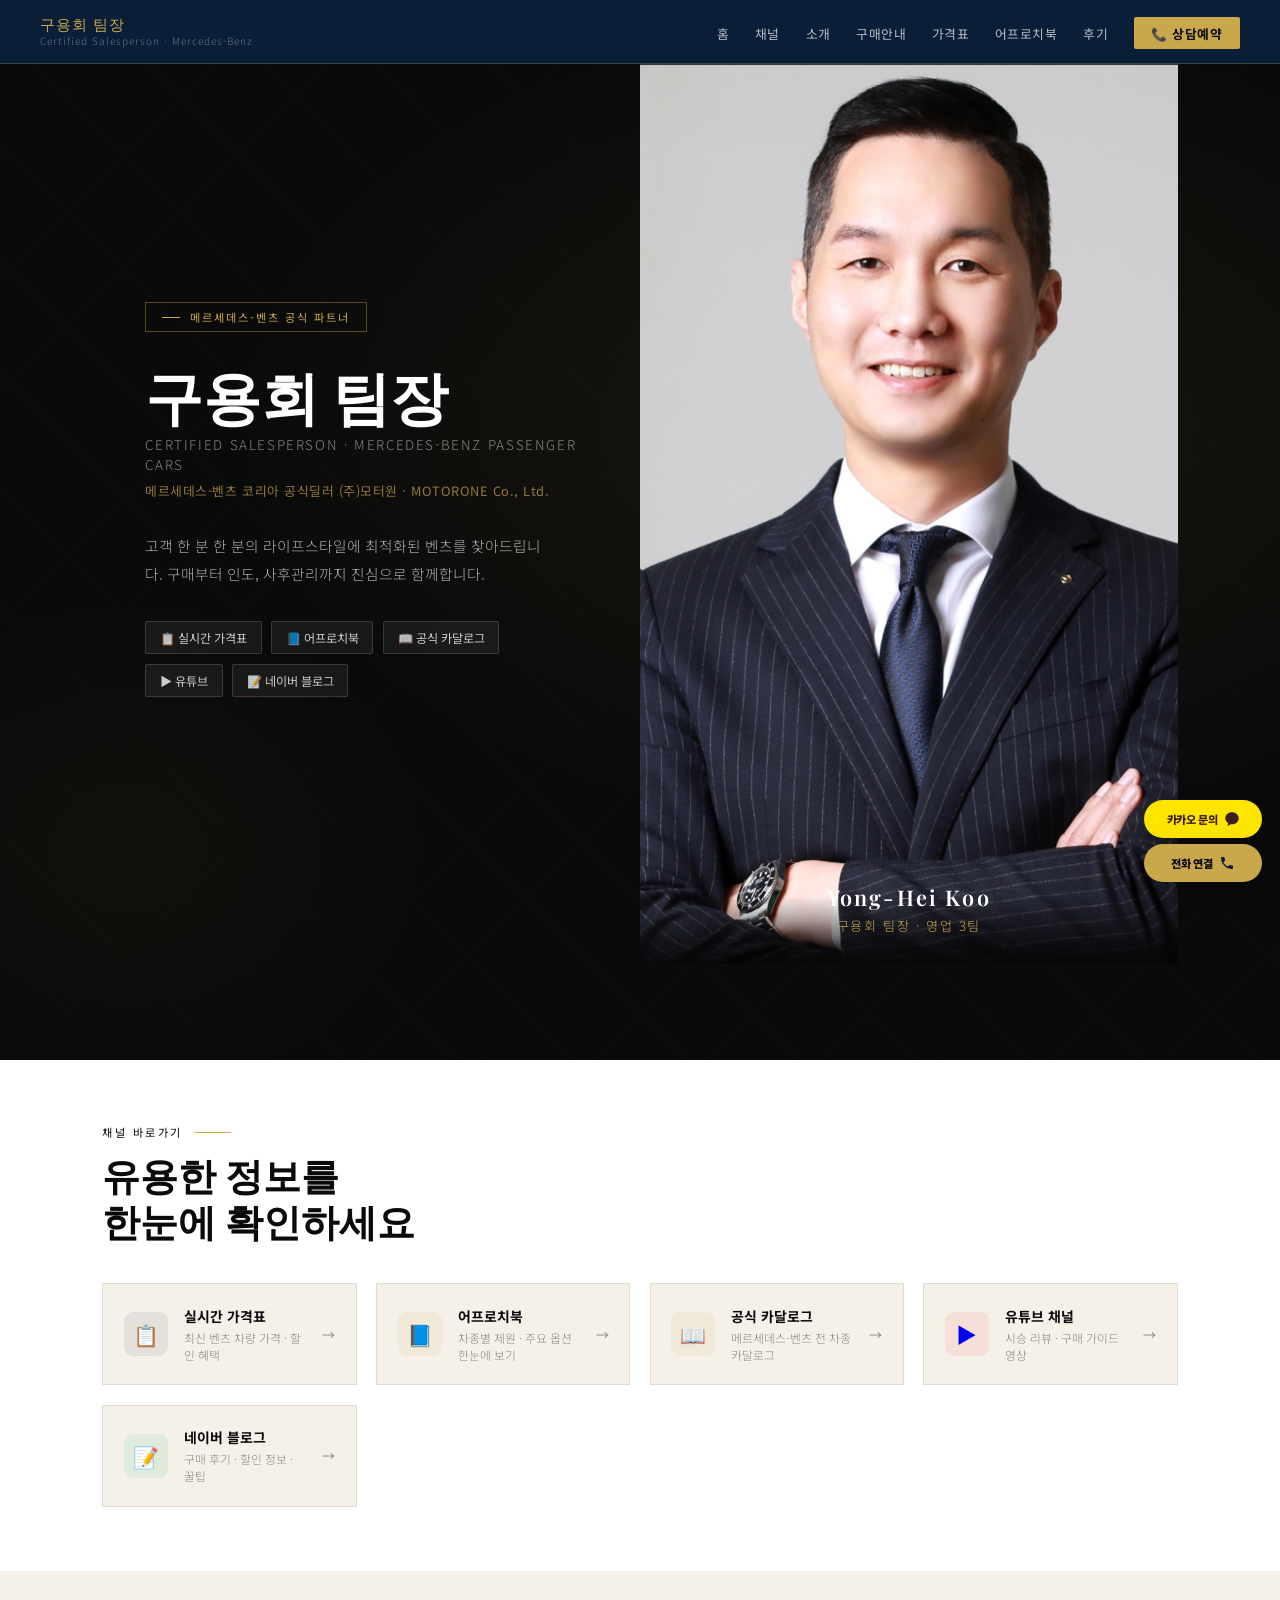
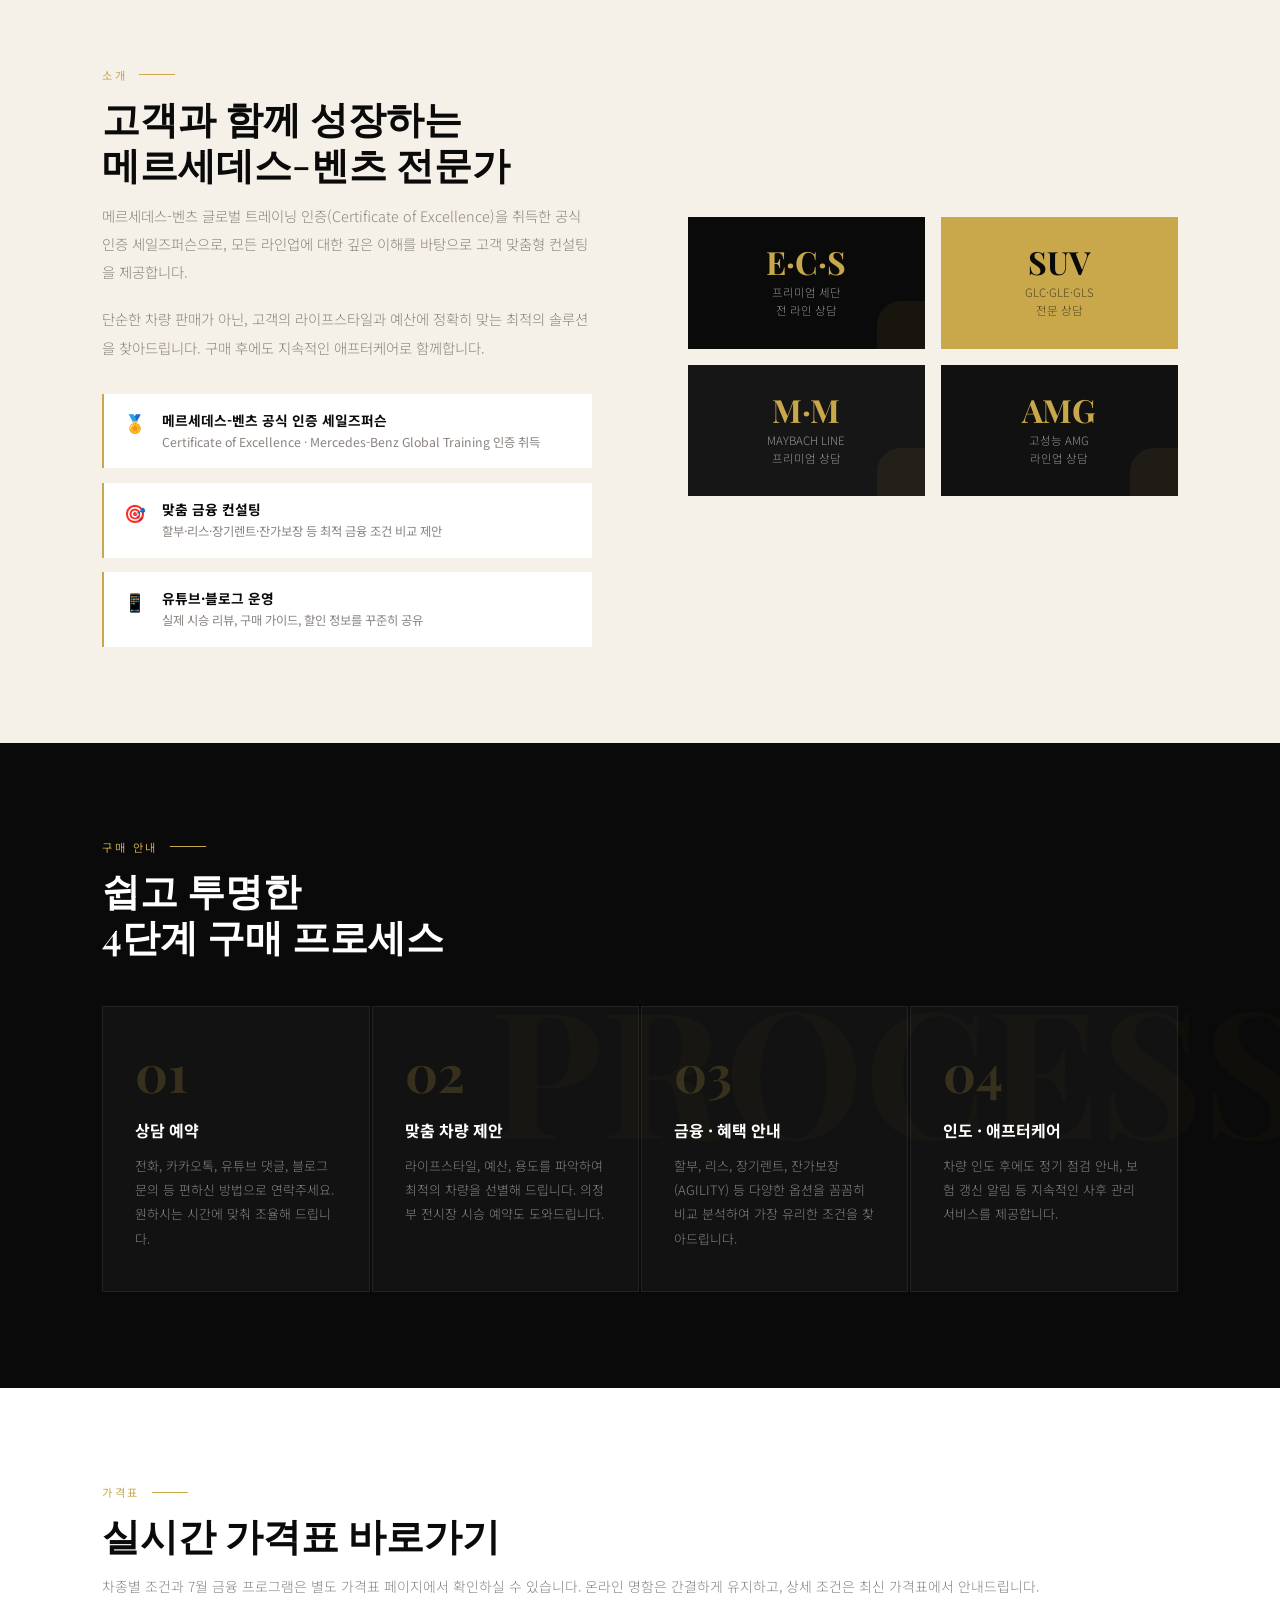
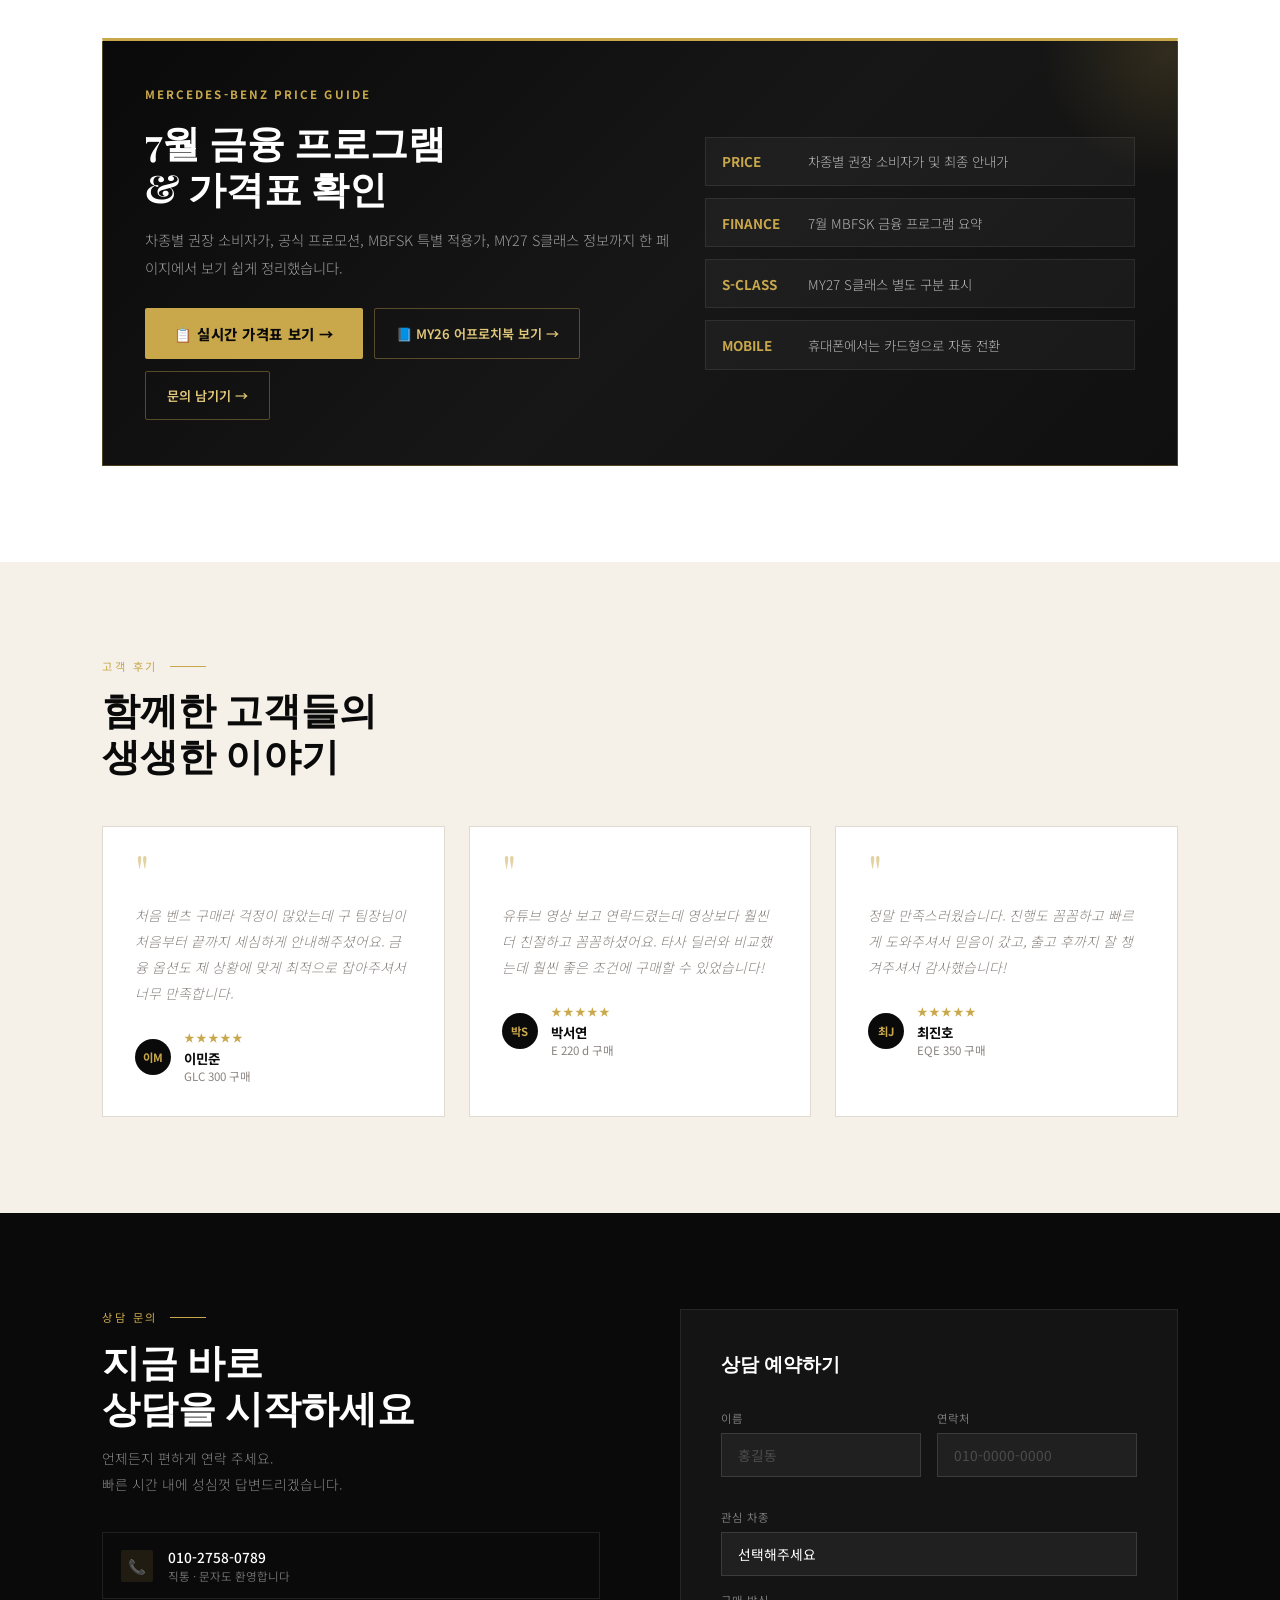
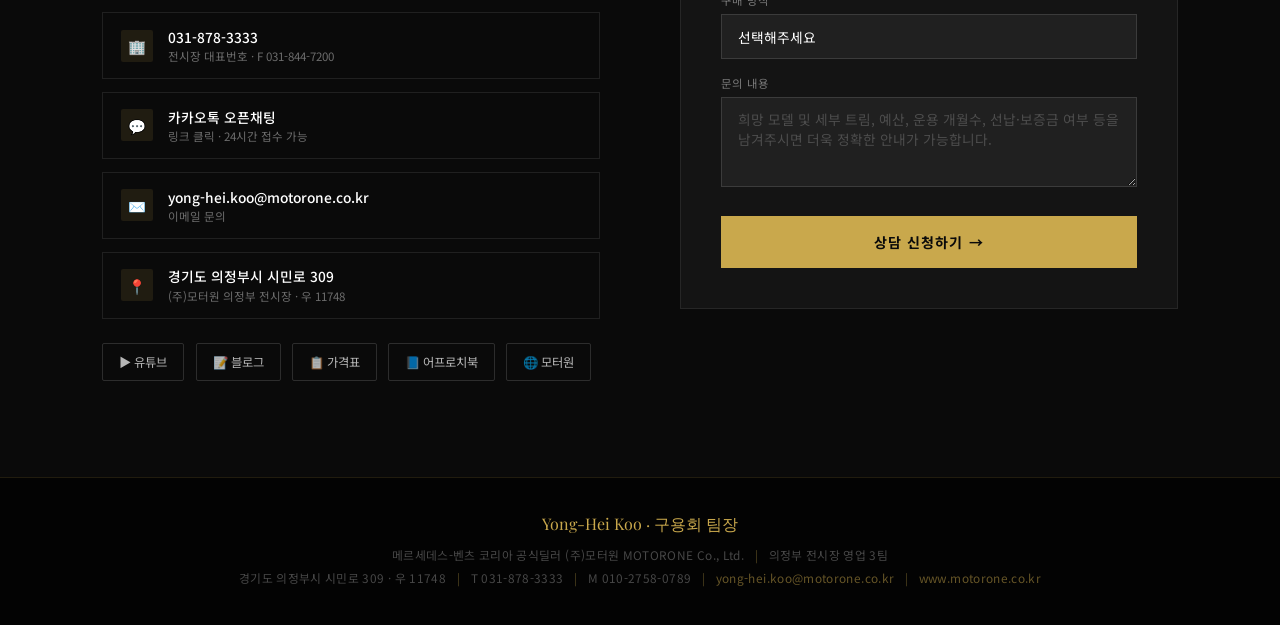
==== index.html @ cc7c125a "Update index.html" ====
<!DOCTYPE html>
<html lang="ko">
<head>
<meta charset="UTF-8">
<meta name="viewport" content="width=device-width, initial-scale=1.0">
<title>메르세데스-벤츠 | 구용회 팀장</title>
<link href="https://fonts.googleapis.com/css2?family=Playfair+Display:wght@400;600;700&family=Noto+Sans+KR:wght@300;400;500;700&display=swap" rel="stylesheet">
<style>
  :root {
    --navy: #0A0A0A;
    --navy-mid: #141414;
    --navy-light: #1E1E1E;
    --gold: #C9A84C;
    --gold-light: #E2C87A;
    --gold-dim: #8B6E2E;
    --white: #FFFFFF;
    --off-white: #F5F0E8;
    --gray-light: #E0DAD0;
    --gray-mid: #8A8480;
    --text-dark: #111111;
  }

  * { margin: 0; padding: 0; box-sizing: border-box; }
  html { scroll-behavior: smooth; }
  body { font-family: 'Noto Sans KR', sans-serif; background: var(--off-white); color: var(--text-dark); overflow-x: hidden; }

  nav {
    position: fixed; top: 0; left: 0; right: 0; z-index: 100;
    background: rgba(11,31,58,0.97); backdrop-filter: blur(12px);
    border-bottom: 1px solid rgba(201,168,76,0.25);
    padding: 0 2.5rem; height: 64px;
    display: flex; align-items: center; justify-content: space-between;
  }
  .nav-logo { display: flex; align-items: center; gap: 0.75rem; }
  .nav-logo-text { font-family: 'Playfair Display', serif; color: var(--gold); font-size: 0.95rem; letter-spacing: 0.06em; line-height: 1.2; }
  .nav-logo-sub { font-size: 0.63rem; color: rgba(255,255,255,0.38); letter-spacing: 0.1em; font-weight: 300; }
  .nav-links { display: flex; gap: 1.6rem; list-style: none; align-items: center; }
  .nav-links a { color: rgba(255,255,255,0.7); text-decoration: none; font-size: 0.8rem; letter-spacing: 0.04em; transition: color 0.2s; }
  .nav-links a:hover { color: var(--gold-light); }
  .nav-cta { background: var(--gold) !important; color: var(--navy) !important; padding: 0.42rem 1.1rem !important; border-radius: 2px; font-weight: 700 !important; }
  .nav-cta:hover { background: var(--gold-light) !important; }

  #hero {
    min-height: 100vh; background: var(--navy);
    display: grid; grid-template-columns: 1fr 1fr;
    align-items: center; padding-top: 64px;
    position: relative; overflow: hidden;
  }
  .hero-bg-pattern {
    position: absolute; inset: 0;
    background-image:
      radial-gradient(ellipse 80% 60% at 70% 40%, rgba(201,168,76,0.08) 0%, transparent 65%),
      radial-gradient(ellipse 40% 40% at 10% 80%, rgba(201,168,76,0.04) 0%, transparent 60%),
      repeating-linear-gradient(45deg, transparent, transparent 80px, rgba(201,168,76,0.018) 80px, rgba(201,168,76,0.018) 81px),
      repeating-linear-gradient(-45deg, transparent, transparent 80px, rgba(201,168,76,0.008) 80px, rgba(201,168,76,0.008) 81px);
  }
  .hero-text { padding: 5rem 3.5rem 5rem 8%; position: relative; z-index: 2; animation: fadeInLeft 0.9s ease both; }
  @keyframes fadeInLeft { from { opacity: 0; transform: translateX(-30px); } to { opacity: 1; transform: translateX(0); } }

  .hero-badge {
    display: inline-flex; align-items: center; gap: 0.6rem;
    border: 1px solid rgba(201,168,76,0.4); color: var(--gold);
    font-size: 0.7rem; letter-spacing: 0.18em; padding: 0.4rem 1rem;
    margin-bottom: 2rem; text-transform: uppercase;
  }
  .hero-badge::before { content: ''; width: 18px; height: 1px; background: var(--gold); }

  h1 { font-family: 'Playfair Display', serif; color: var(--white); font-size: clamp(2.6rem, 4.5vw, 4rem); line-height: 1.1; font-weight: 700; margin-bottom: 0.4rem; }
  .hero-title-accent { color: var(--gold); font-style: italic; }
  .hero-position { font-size: 0.84rem; color: rgba(255,255,255,0.5); letter-spacing: 0.12em; margin-bottom: 0.4rem; font-weight: 300; text-transform: uppercase; }
  .hero-company { font-size: 0.8rem; color: rgba(201,168,76,0.7); letter-spacing: 0.04em; margin-bottom: 2rem; font-weight: 400; }
  .hero-desc { color: rgba(255,255,255,0.68); font-size: 0.92rem; line-height: 1.95; max-width: 400px; margin-bottom: 2rem; font-weight: 300; }

  .hero-quicklinks { display: flex; gap: 0.6rem; flex-wrap: wrap; margin-bottom: 2rem; }
  .quick-btn {
    display: inline-flex; align-items: center; gap: 0.4rem;
    background: rgba(255,255,255,0.06); border: 1px solid rgba(255,255,255,0.14);
    color: rgba(255,255,255,0.78); text-decoration: none;
    font-size: 0.76rem; padding: 0.42rem 0.85rem; border-radius: 2px; transition: all 0.2s;
  }
  .quick-btn:hover { border-color: var(--gold); color: var(--gold); background: rgba(201,168,76,0.07); }

  .hero-btns { display: none; }

  /* FLOATING CONTACT DOCK */
  .float-wrap {
    position: fixed; right: 1.1rem; bottom: 1.1rem; z-index: 200;
    display: grid; gap: 0.42rem;
  }
  .float-btn {
    min-width: 118px; height: 38px; border-radius: 999px;
    display: inline-flex; align-items: center; justify-content: center; gap: 0.42rem;
    text-decoration: none; box-shadow: 0 7px 22px rgba(0,0,0,0.20);
    transition: transform 0.22s, box-shadow 0.22s, filter 0.22s;
    position: relative; padding: 0 0.78rem;
    font-size: 0.70rem; font-weight: 850; letter-spacing: -0.03em;
  }
  .float-btn:hover { transform: translateY(-2px); box-shadow: 0 10px 28px rgba(0,0,0,0.26); filter: brightness(1.03); }
  .float-btn svg { width: 16px; height: 16px; flex-shrink: 0; }
  .float-phone { background: var(--gold); color: var(--navy); }
  .float-kakao { background: #FEE500; color: #3C1E1E; }
  .float-label {
    position: static; transform: none; opacity: 1; pointer-events: auto;
    background: transparent; color: inherit; padding: 0; border-radius: 0;
    font-size: 0.70rem; font-weight: 850; white-space: nowrap;
  }
  .float-label::after { display: none; }
  @media (max-width: 720px) {
    body { padding-bottom: 64px; }
    .float-wrap {
      left: 0.8rem; right: 0.8rem; bottom: 0.75rem;
      grid-template-columns: 1fr 1fr; gap: 0.42rem;
    }
    .float-btn {
      min-width: 0; width: 100%; height: 40px; padding: 0 0.62rem;
      font-size: 0.70rem;
    }
    .float-label { font-size: 0.70rem; }
    .float-btn svg { width: 15px; height: 15px; }
  }

  .hero-image-wrap {
    position: relative; height: 100vh;
    display: flex; align-items: center; justify-content: center;
    z-index: 2; overflow: hidden; animation: fadeInRight 0.9s ease 0.2s both;
  }
  @keyframes fadeInRight { from { opacity: 0; transform: translateX(30px); } to { opacity: 1; transform: translateX(0); } }
  .hero-photo-placeholder {
    width: 100%; height: 100%;
    background: linear-gradient(175deg, #1a1a1a 0%, #050505 70%);
    display: flex; flex-direction: column; align-items: center; justify-content: flex-end; gap: 0; padding: 0;
    position: relative; overflow: hidden;
  }
  .hero-photo-placeholder img {
    width: 100%; height: 100%;
    object-fit: cover;
    object-position: center top;
    display: block;
  }
  .hero-photo-overlay {
    position: absolute; bottom: 0; left: 0; right: 0;
    background: linear-gradient(to top, rgba(5,5,5,0.92) 0%, transparent 60%);
    padding: 2rem 2rem 1.8rem;
    display: flex; flex-direction: column; align-items: center; gap: 0.3rem;
  }
  .hero-name-en { font-family: 'Playfair Display', serif; color: var(--white); font-size: 1.35rem; letter-spacing: 0.1em; font-weight: 600; }
  .hero-name-ko { color: var(--gold); font-size: 0.82rem; letter-spacing: 0.12em; font-weight: 300; }

  section { padding: 6rem 8%; }
  .section-label { font-size: 0.7rem; letter-spacing: 0.22em; text-transform: uppercase; color: var(--gold); margin-bottom: 0.7rem; display: flex; align-items: center; gap: 0.75rem; }
  .section-label::after { content: ''; flex: 1; max-width: 36px; height: 1px; background: var(--gold); }
  .section-title { font-family: 'Playfair Display', serif; font-size: clamp(1.9rem, 3vw, 2.7rem); font-weight: 600; line-height: 1.2; margin-bottom: 1rem; }

  /* CHANNELS */
  #channels { background: var(--white); padding: 4rem 8%; }
  .channel-grid { display: grid; grid-template-columns: repeat(auto-fit, minmax(220px, 1fr)); gap: 1.2rem; margin-top: 2.5rem; }
  .channel-card {
    display: flex; align-items: center; gap: 1rem; padding: 1.35rem 1.3rem;
    border: 1px solid var(--gray-light); text-decoration: none; background: var(--off-white);
    transition: all 0.25s; position: relative; overflow: hidden;
  }
  .channel-card::before { content: ''; position: absolute; left: 0; top: 0; bottom: 0; width: 3px; background: var(--gold); transform: scaleY(0); transition: transform 0.25s; transform-origin: bottom; }
  .channel-card:hover { border-color: var(--gold); background: var(--white); box-shadow: 0 8px 28px rgba(11,31,58,0.08); }
  .channel-card:hover::before { transform: scaleY(1); }
  .channel-icon { width: 44px; height: 44px; border-radius: 9px; display: flex; align-items: center; justify-content: center; font-size: 1.3rem; flex-shrink: 0; }
  .ch-red { background: rgba(255,0,0,0.07); }
  .ch-green { background: rgba(3,199,90,0.09); }
  .ch-navy { background: rgba(11,31,58,0.07); }
  .ch-gold { background: rgba(201,168,76,0.1); }
  .channel-name { font-size: 0.87rem; font-weight: 700; color: var(--navy); margin-bottom: 0.18rem; }
  .channel-desc { font-size: 0.74rem; color: var(--gray-mid); font-weight: 300; }
  .channel-arrow { margin-left: auto; color: var(--gray-mid); font-size: 0.82rem; transition: color 0.2s, transform 0.2s; flex-shrink: 0; }
  .channel-card:hover .channel-arrow { color: var(--gold); transform: translateX(4px); }

  /* ABOUT */
  #about { background: var(--off-white); display: grid; grid-template-columns: 1fr 1fr; gap: 6rem; align-items: center; }
  .about-text .section-title { color: var(--navy); }
  .about-text p { color: var(--gray-mid); line-height: 1.95; font-size: 0.9rem; margin-bottom: 1.2rem; font-weight: 300; }
  .about-highlights { display: flex; flex-direction: column; gap: 0.9rem; margin-top: 2rem; }
  .highlight-item { display: flex; align-items: flex-start; gap: 1rem; padding: 1rem 1.2rem; border-left: 2px solid var(--gold); background: var(--white); }
  .highlight-icon { font-size: 1.1rem; margin-top: 0.05rem; flex-shrink: 0; }
  .highlight-title { font-size: 0.86rem; font-weight: 700; color: var(--navy); margin-bottom: 0.2rem; }
  .highlight-desc { font-size: 0.77rem; color: var(--gray-mid); line-height: 1.6; }
  .about-visual { display: grid; grid-template-columns: 1fr 1fr; gap: 1rem; }
  .about-card { padding: 1.8rem 1.3rem; text-align: center; position: relative; overflow: hidden; }
  .about-card::before { content: ''; position: absolute; bottom: 0; right: 0; width: 48px; height: 48px; background: rgba(201,168,76,0.07); border-radius: 50% 0 0 0; }
  .about-card-num { font-family: 'Playfair Display', serif; font-size: 2rem; color: var(--gold); font-weight: 700; line-height: 1; margin-bottom: 0.4rem; }
  .about-card-label { font-size: 0.72rem; color: rgba(255,255,255,0.55); line-height: 1.55; font-weight: 300; }
  .about-card:nth-child(1) { background: #0A0A0A; }
  .about-card:nth-child(2) { background: var(--gold); }
  .about-card:nth-child(2) .about-card-num { color: #0A0A0A; }
  .about-card:nth-child(2) .about-card-label { color: rgba(10,10,10,0.62); }
  .about-card:nth-child(3) { background: #161616; }
  .about-card:nth-child(4) { background: #111111; }

  /* PROCESS */
  #process { background: var(--navy); position: relative; overflow: hidden; }
  #process::before { content: 'PROCESS'; position: absolute; right: -2%; top: 50%; transform: translateY(-50%); font-family: 'Playfair Display', serif; font-size: 11rem; color: rgba(201,168,76,0.03); font-weight: 700; pointer-events: none; }
  #process .section-title { color: var(--white); }
  .process-grid { display: grid; grid-template-columns: repeat(auto-fit, minmax(200px, 1fr)); gap: 2px; margin-top: 3rem; }
  .process-step { background: rgba(255,255,255,0.03); border: 1px solid rgba(255,255,255,0.07); padding: 2.5rem 2rem; transition: background 0.3s; }
  .process-step:hover { background: rgba(201,168,76,0.06); border-color: rgba(201,168,76,0.3); }
  .step-num { font-family: 'Playfair Display', serif; font-size: 3.2rem; color: rgba(201,168,76,0.2); font-weight: 700; line-height: 1; margin-bottom: 1.2rem; }
  .step-title { font-size: 1rem; font-weight: 700; color: var(--white); margin-bottom: 0.75rem; }
  .step-desc { font-size: 0.81rem; color: rgba(255,255,255,0.48); line-height: 1.88; font-weight: 300; }


  /* PRICE CTA · 실시간 가격표 연결형 */
  .price-link-panel {
    margin-top: 2.4rem;
    background: linear-gradient(135deg, #0A0A0A 0%, #171717 54%, #101010 100%);
    border: 1px solid rgba(201,168,76,0.34);
    border-top: 3px solid var(--gold);
    padding: 2.8rem 2.6rem;
    display: grid;
    grid-template-columns: 1.1fr 0.9fr;
    gap: 2.2rem;
    align-items: center;
    position: relative;
    overflow: hidden;
  }
  .price-link-panel::before {
    content: '';
    position: absolute;
    right: -120px;
    top: -120px;
    width: 260px;
    height: 260px;
    border-radius: 50%;
    background: radial-gradient(circle, rgba(201,168,76,0.16), transparent 68%);
    pointer-events: none;
  }
  .price-link-kicker {
    color: var(--gold);
    font-size: 0.72rem;
    font-weight: 700;
    letter-spacing: 0.18em;
    text-transform: uppercase;
    margin-bottom: 1rem;
  }
  .price-link-title {
    font-family: 'Playfair Display', serif;
    color: var(--white);
    font-size: clamp(1.7rem, 3vw, 2.5rem);
    line-height: 1.2;
    font-weight: 700;
    margin-bottom: 1rem;
  }
  .price-link-desc {
    color: rgba(255,255,255,0.58);
    font-size: 0.9rem;
    line-height: 1.9;
    font-weight: 300;
    max-width: 540px;
  }
  .price-link-points {
    display: grid;
    gap: 0.75rem;
  }
  .price-link-point {
    display: flex;
    align-items: center;
    gap: 0.75rem;
    color: rgba(255,255,255,0.68);
    font-size: 0.84rem;
    font-weight: 300;
    padding: 0.85rem 1rem;
    border: 1px solid rgba(255,255,255,0.08);
    background: rgba(255,255,255,0.035);
  }
  .price-link-point b {
    color: var(--gold);
    font-weight: 700;
    min-width: 74px;
  }
  .price-link-actions {
    display: flex;
    gap: 0.7rem;
    flex-wrap: wrap;
    margin-top: 1.7rem;
  }
  .price-main-cta {
    display: inline-flex;
    align-items: center;
    justify-content: center;
    gap: 0.65rem;
    background: var(--gold);
    color: var(--navy);
    text-decoration: none;
    font-weight: 800;
    font-size: 0.9rem;
    padding: 0.95rem 1.8rem;
    border-radius: 2px;
    letter-spacing: 0.04em;
    transition: background 0.2s, transform 0.2s;
  }
  .price-main-cta:hover {
    background: var(--gold-light);
    transform: translateY(-2px);
  }
  .price-sub-cta {
    display: inline-flex;
    align-items: center;
    justify-content: center;
    gap: 0.55rem;
    border: 1px solid rgba(201,168,76,0.38);
    color: var(--gold-light);
    text-decoration: none;
    font-weight: 600;
    font-size: 0.82rem;
    padding: 0.9rem 1.3rem;
    border-radius: 2px;
    transition: border-color 0.2s, background 0.2s;
  }
  .price-sub-cta:hover {
    border-color: var(--gold);
    background: rgba(201,168,76,0.08);
  }
  @media (max-width: 900px) {
    .price-link-panel {
      grid-template-columns: 1fr;
      padding: 2.2rem 1.5rem;
      gap: 1.5rem;
    }
    .price-link-points {
      gap: 0.55rem;
    }
    .price-link-point {
      font-size: 0.78rem;
      padding: 0.75rem 0.85rem;
    }
    .price-link-actions {
      flex-direction: column;
    }
    .price-main-cta,
    .price-sub-cta {
      width: 100%;
    }
  }

  /* PRICE */
  #price { background: var(--white); }
  .price-cta {
    display: inline-flex; align-items: center; gap: 0.6rem;
    background: var(--gold); color: var(--navy); text-decoration: none;
    font-weight: 700; font-size: 0.88rem; padding: 0.85rem 2rem; border-radius: 2px;
    margin-top: 1.8rem; transition: background 0.2s; letter-spacing: 0.04em;
  }
  .price-cta:hover { background: var(--gold-light); }
  .price-grid { display: grid; grid-template-columns: repeat(auto-fit, minmax(260px, 1fr)); gap: 1.5rem; margin-top: 2.5rem; }
  .price-card { background: var(--off-white); border: 1px solid var(--gray-light); padding: 2.2rem 1.8rem; transition: transform 0.3s, box-shadow 0.3s; }
  .price-card:hover { transform: translateY(-4px); box-shadow: 0 20px 45px rgba(11,31,58,0.1); }
  .price-card.featured { background: var(--navy); border-color: var(--gold); }
  .price-tag { display: inline-block; background: var(--gold); color: var(--navy); font-size: 0.65rem; font-weight: 700; letter-spacing: 0.12em; text-transform: uppercase; padding: 0.27rem 0.72rem; margin-bottom: 1.2rem; }
  .price-tag.dark { background: rgba(201,168,76,0.14); color: var(--gold); }
  .price-model { font-family: 'Playfair Display', serif; font-size: 1.5rem; color: var(--navy); font-weight: 600; margin-bottom: 0.25rem; }
  .price-card.featured .price-model { color: var(--white); }
  .price-category { font-size: 0.77rem; color: var(--gray-mid); margin-bottom: 1.2rem; }
  .price-card.featured .price-category { color: rgba(255,255,255,0.42); }
  .price-amount { font-family: 'Playfair Display', serif; font-size: 2rem; color: var(--gold); font-weight: 700; margin-bottom: 0.25rem; }
  .price-note { font-size: 0.71rem; color: var(--gray-mid); margin-bottom: 1.6rem; }
  .price-card.featured .price-note { color: rgba(255,255,255,0.32); }
  .price-features { list-style: none; display: flex; flex-direction: column; gap: 0.58rem; margin-bottom: 1.4rem; }
  .price-features li { font-size: 0.81rem; color: var(--gray-mid); padding-left: 1.1rem; position: relative; font-weight: 300; }
  .price-features li::before { content: '─'; position: absolute; left: 0; color: var(--gold); font-size: 0.68rem; }
  .price-card.featured .price-features li { color: rgba(255,255,255,0.6); }
  .price-catalog-link { display: inline-flex; align-items: center; gap: 0.45rem; color: var(--gold); text-decoration: none; font-size: 0.77rem; border-bottom: 1px solid rgba(201,168,76,0.3); padding-bottom: 2px; transition: border-color 0.2s; }
  .price-catalog-link:hover { border-color: var(--gold); }

  /* REVIEWS */
  #content { background: var(--off-white); }
  .review-grid { display: grid; grid-template-columns: repeat(auto-fit, minmax(280px, 1fr)); gap: 1.5rem; margin-top: 3rem; }
  .review-card { border: 1px solid var(--gray-light); padding: 2rem; background: var(--white); }
  .review-quote { font-size: 3rem; color: var(--gold); font-family: 'Playfair Display', serif; line-height: 0.5; margin-bottom: 1.2rem; opacity: 0.5; }
  .review-text { font-size: 0.86rem; color: var(--gray-mid); line-height: 1.9; font-weight: 300; margin-bottom: 1.5rem; font-style: italic; }
  .review-author { display: flex; align-items: center; gap: 0.8rem; }
  .review-avatar { width: 36px; height: 36px; border-radius: 50%; background: var(--navy); color: var(--gold); display: flex; align-items: center; justify-content: center; font-size: 0.71rem; font-weight: 700; flex-shrink: 0; }
  .review-name { font-size: 0.84rem; font-weight: 700; color: var(--navy); }
  .review-model { font-size: 0.72rem; color: var(--gray-mid); }
  .stars { color: var(--gold); font-size: 0.67rem; letter-spacing: 0.1em; margin-bottom: 0.2rem; }

  /* CONTACT */
  #contact { background: var(--navy); display: grid; grid-template-columns: 1fr 1fr; gap: 5rem; align-items: start; }
  .contact-info .section-title { color: var(--white); }
  .contact-info > p { color: rgba(255,255,255,0.5); font-size: 0.86rem; line-height: 1.9; font-weight: 300; margin-bottom: 2.2rem; }
  .contact-links { display: flex; flex-direction: column; gap: 0.82rem; }
  .contact-link { display: flex; align-items: center; gap: 0.95rem; text-decoration: none; padding: 0.85rem 1.1rem; border: 1px solid rgba(255,255,255,0.09); transition: border-color 0.2s, background 0.2s; }
  .contact-link:hover { border-color: var(--gold); background: rgba(201,168,76,0.06); }
  .contact-link-icon { width: 32px; height: 32px; background: rgba(201,168,76,0.12); border-radius: 2px; display: flex; align-items: center; justify-content: center; font-size: 0.9rem; flex-shrink: 0; }
  .contact-link-text { font-size: 0.86rem; color: var(--white); font-weight: 500; }
  .contact-link-sub { font-size: 0.72rem; color: rgba(255,255,255,0.4); margin-top: 0.1rem; }
  .social-row { display: flex; gap: 0.7rem; margin-top: 1.5rem; flex-wrap: wrap; }
  .social-btn { display: inline-flex; align-items: center; gap: 0.42rem; text-decoration: none; padding: 0.58rem 1rem; border: 1px solid rgba(255,255,255,0.14); font-size: 0.77rem; color: rgba(255,255,255,0.7); transition: all 0.2s; border-radius: 2px; }
  .social-btn:hover { border-color: var(--gold); color: var(--gold); }
  .contact-form-wrap { background: rgba(255,255,255,0.04); border: 1px solid rgba(255,255,255,0.08); padding: 2.5rem; }
  .form-title { font-family: 'Playfair Display', serif; color: var(--white); font-size: 1.2rem; margin-bottom: 2rem; font-weight: 600; }
  .form-row { display: grid; grid-template-columns: 1fr 1fr; gap: 1rem; margin-bottom: 1rem; }
  .form-group { margin-bottom: 1rem; }
  .form-group label { display: block; font-size: 0.71rem; color: rgba(255,255,255,0.43); letter-spacing: 0.08em; text-transform: uppercase; margin-bottom: 0.4rem; }
  .form-group input, .form-group select, .form-group textarea { width: 100%; background: rgba(255,255,255,0.05); border: 1px solid rgba(255,255,255,0.12); color: var(--white); padding: 0.7rem 1rem; font-size: 0.86rem; font-family: 'Noto Sans KR', sans-serif; outline: none; transition: border-color 0.2s; border-radius: 0; -webkit-appearance: none; }
  .form-group input::placeholder, .form-group textarea::placeholder { color: rgba(255,255,255,0.2); }
  .form-group input:focus, .form-group select:focus, .form-group textarea:focus { border-color: var(--gold); }
  .form-group select option { background: var(--navy-mid); color: var(--white); }
  .form-group textarea { resize: vertical; min-height: 90px; }
  .btn-submit { width: 100%; background: var(--gold); color: var(--navy); border: none; padding: 1rem; font-family: 'Noto Sans KR', sans-serif; font-size: 0.88rem; font-weight: 700; letter-spacing: 0.08em; cursor: pointer; transition: background 0.25s; margin-top: 0.5rem; }
  .btn-submit:hover { background: var(--gold-light); }

  footer { background: #030303; text-align: center; padding: 2.2rem 2rem; border-top: 1px solid rgba(201,168,76,0.15); }
  .footer-name { font-family: 'Playfair Display', serif; color: var(--gold); font-size: 1rem; margin-bottom: 0.5rem; }
  .footer-info { font-size: 0.74rem; color: rgba(255,255,255,0.27); letter-spacing: 0.03em; line-height: 1.9; }
  .footer-info span { color: rgba(201,168,76,0.38); margin: 0 0.45rem; }
  .footer-info a { color: rgba(201,168,76,0.5); text-decoration: none; }
  .footer-info a:hover { color: var(--gold); }

  @media (max-width: 900px) {
    #hero { grid-template-columns: 1fr; }
    .hero-image-wrap { height: 38vh; min-height: 260px; }
    .hero-text { padding: 4rem 6%; }
    #about { grid-template-columns: 1fr; gap: 3rem; }
    #contact { grid-template-columns: 1fr; gap: 3rem; }
    section { padding: 4rem 6%; }
    #channels { padding: 3rem 6%; }
    .nav-links { display: none; }
    .form-row { grid-template-columns: 1fr; }
  }

  .reveal { opacity: 0; transform: translateY(22px); transition: opacity 0.7s ease, transform 0.7s ease; }
  .reveal.visible { opacity: 1; transform: none; }
</style>
</head>
<body>

<nav>
  <div class="nav-logo">
    <div>
      <div class="nav-logo-text">구용회 팀장</div>
      <div class="nav-logo-sub">Certified Salesperson · Mercedes-Benz</div>
    </div>
  </div>
  <ul class="nav-links">
    <li><a href="#hero">홈</a></li>
    <li><a href="#channels">채널</a></li>
    <li><a href="#about">소개</a></li>
    <li><a href="#process">구매안내</a></li>
    <li><a href="#price">가격표</a></li>
    <li><a href="./mercedes-benz-approachbook.pdf" target="_blank">어프로치북</a></li>
    <li><a href="#content">후기</a></li>
    <li><a href="#contact" class="nav-cta">📞 상담예약</a></li>
  </ul>
</nav>

<!-- HERO -->
<section id="hero">
  <div class="hero-bg-pattern"></div>
  <div class="hero-text">
    <div class="hero-badge">메르세데스-벤츠 공식 파트너</div>
    <h1>구용회 팀장</h1>
    <p class="hero-position">Certified Salesperson · Mercedes-Benz Passenger Cars</p>
    <p class="hero-company">메르세데스-벤츠 코리아 공식딜러 (주)모터원 · MOTORONE Co., Ltd.</p>
    <p class="hero-desc">고객 한 분 한 분의 라이프스타일에 최적화된 벤츠를 찾아드립니다. 구매부터 인도, 사후관리까지 진심으로 함께합니다.</p>
    <div class="hero-quicklinks">
      <a href="price.html" class="quick-btn">📋 실시간 가격표</a>
      <a href="./mercedes-benz-approachbook.pdf" target="_blank" class="quick-btn">📘 어프로치북</a>
      <a href="https://www.mercedes-benz.co.kr/passengercars/models/catalog.html" target="_blank" class="quick-btn">📖 공식 카달로그</a>
      <a href="https://www.youtube.com/@yonghei" target="_blank" class="quick-btn">▶ 유튜브</a>
      <a href="https://blog.naver.com/yonghei84" target="_blank" class="quick-btn">📝 네이버 블로그</a>
    </div>
    <div class="hero-btns"></div>
  </div>
  <div class="hero-image-wrap">
    <div class="hero-photo-placeholder">
      <img src="내사진_2.jpg" alt="구용회 팀장 프로필 사진">
      <div class="hero-photo-overlay">
        <div class="hero-name-en">Yong-Hei Koo</div>
        <div class="hero-name-ko">구용회 팀장 · 영업 3팀</div>
      </div>
    </div>
  </div>
</section>

<!-- CHANNELS -->
<section id="channels">
  <div class="section-label" style="color:var(--navy)">채널 바로가기</div>
  <h2 class="section-title" style="color:var(--navy)">유용한 정보를<br>한눈에 확인하세요</h2>
  <div class="channel-grid">
    <a href="price.html" class="channel-card reveal">
      <div class="channel-icon ch-navy">📋</div>
      <div>
        <div class="channel-name">실시간 가격표</div>
        <div class="channel-desc">최신 벤츠 차량 가격 · 할인 혜택</div>
      </div>
      <div class="channel-arrow">→</div>
    </a>
    <a href="./mercedes-benz-approachbook.pdf" target="_blank" class="channel-card reveal">
      <div class="channel-icon ch-gold">📘</div>
      <div>
        <div class="channel-name">어프로치북</div>
        <div class="channel-desc">차종별 제원 · 주요 옵션 한눈에 보기</div>
      </div>
      <div class="channel-arrow">→</div>
    </a>
    <a href="https://www.mercedes-benz.co.kr/passengercars/models/catalog.html" target="_blank" class="channel-card reveal">
      <div class="channel-icon ch-gold">📖</div>
      <div>
        <div class="channel-name">공식 카달로그</div>
        <div class="channel-desc">메르세데스-벤츠 전 차종 카달로그</div>
      </div>
      <div class="channel-arrow">→</div>
    </a>
    <a href="https://www.youtube.com/@yonghei" target="_blank" class="channel-card reveal">
      <div class="channel-icon ch-red">▶</div>
      <div>
        <div class="channel-name">유튜브 채널</div>
        <div class="channel-desc">시승 리뷰 · 구매 가이드 영상</div>
      </div>
      <div class="channel-arrow">→</div>
    </a>
    <a href="https://blog.naver.com/yonghei84" target="_blank" class="channel-card reveal">
      <div class="channel-icon ch-green">📝</div>
      <div>
        <div class="channel-name">네이버 블로그</div>
        <div class="channel-desc">구매 후기 · 할인 정보 · 꿀팁</div>
      </div>
      <div class="channel-arrow">→</div>
    </a>
  </div>
</section>

<!-- ABOUT -->
<section id="about">
  <div class="about-text reveal">
    <div class="section-label">소개</div>
    <h2 class="section-title">고객과 함께 성장하는<br>메르세데스-벤츠 전문가</h2>
    <p>메르세데스-벤츠 글로벌 트레이닝 인증(Certificate of Excellence)을 취득한 공식 인증 세일즈퍼슨으로, 모든 라인업에 대한 깊은 이해를 바탕으로 고객 맞춤형 컨설팅을 제공합니다.</p>
    <p>단순한 차량 판매가 아닌, 고객의 라이프스타일과 예산에 정확히 맞는 최적의 솔루션을 찾아드립니다. 구매 후에도 지속적인 애프터케어로 함께합니다.</p>
    <div class="about-highlights">
      <div class="highlight-item">
        <div class="highlight-icon">🏅</div>
        <div>
          <div class="highlight-title">메르세데스-벤츠 공식 인증 세일즈퍼슨</div>
          <div class="highlight-desc">Certificate of Excellence · Mercedes-Benz Global Training 인증 취득</div>
        </div>
      </div>
      <div class="highlight-item">
        <div class="highlight-icon">🎯</div>
        <div>
          <div class="highlight-title">맞춤 금융 컨설팅</div>
          <div class="highlight-desc">할부·리스·장기렌트·잔가보장 등 최적 금융 조건 비교 제안</div>
        </div>
      </div>
      <div class="highlight-item">
        <div class="highlight-icon">📱</div>
        <div>
          <div class="highlight-title">유튜브·블로그 운영</div>
          <div class="highlight-desc">실제 시승 리뷰, 구매 가이드, 할인 정보를 꾸준히 공유</div>
        </div>
      </div>
    </div>
  </div>
  <div class="about-visual reveal">
    <div class="about-card">
      <div class="about-card-num">E·C·S</div>
      <div class="about-card-label">프리미엄 세단<br>전 라인 상담</div>
    </div>
    <div class="about-card">
      <div class="about-card-num">SUV</div>
      <div class="about-card-label">GLC·GLE·GLS<br>전문 상담</div>
    </div>
    <div class="about-card">
      <div class="about-card-num">M·M</div>
      <div class="about-card-label">MAYBACH LINE<br>프리미엄 상담</div>
    </div>
    <div class="about-card">
      <div class="about-card-num">AMG</div>
      <div class="about-card-label">고성능 AMG<br>라인업 상담</div>
    </div>
  </div>
</section>

<!-- PROCESS -->
<section id="process">
  <div class="section-label">구매 안내</div>
  <h2 class="section-title">쉽고 투명한<br>4단계 구매 프로세스</h2>
  <div class="process-grid">
    <div class="process-step reveal">
      <div class="step-num">01</div>
      <div class="step-title">상담 예약</div>
      <div class="step-desc">전화, 카카오톡, 유튜브 댓글, 블로그 문의 등 편하신 방법으로 연락주세요. 원하시는 시간에 맞춰 조율해 드립니다.</div>
    </div>
    <div class="process-step reveal">
      <div class="step-num">02</div>
      <div class="step-title">맞춤 차량 제안</div>
      <div class="step-desc">라이프스타일, 예산, 용도를 파악하여 최적의 차량을 선별해 드립니다. 의정부 전시장 시승 예약도 도와드립니다.</div>
    </div>
    <div class="process-step reveal">
      <div class="step-num">03</div>
      <div class="step-title">금융 · 혜택 안내</div>
      <div class="step-desc">할부, 리스, 장기렌트, 잔가보장(AGILITY) 등 다양한 옵션을 꼼꼼히 비교 분석하여 가장 유리한 조건을 찾아드립니다.</div>
    </div>
    <div class="process-step reveal">
      <div class="step-num">04</div>
      <div class="step-title">인도 · 애프터케어</div>
      <div class="step-desc">차량 인도 후에도 정기 점검 안내, 보험 갱신 알림 등 지속적인 사후 관리 서비스를 제공합니다.</div>
    </div>
  </div>
</section>

<!-- PRICE -->
<section id="price">
  <div class="section-label">가격표</div>
  <h2 class="section-title" style="color:var(--navy)">실시간 가격표 바로가기</h2>
  <p style="color:var(--gray-mid);font-size:0.87rem;font-weight:300;line-height:1.9;">
    차종별 조건과 7월 금융 프로그램은 별도 가격표 페이지에서 확인하실 수 있습니다.
    온라인 명함은 간결하게 유지하고, 상세 조건은 최신 가격표에서 안내드립니다.
  </p>

  <div class="price-link-panel reveal">
    <div>
      <div class="price-link-kicker">Mercedes-Benz Price Guide</div>
      <div class="price-link-title">7월 금융 프로그램<br>& 가격표 확인</div>
      <p class="price-link-desc">
        차종별 권장 소비자가, 공식 프로모션, MBFSK 특별 적용가, MY27 S클래스 정보까지
        한 페이지에서 보기 쉽게 정리했습니다.
      </p>
      <div class="price-link-actions">
        <a href="price.html" class="price-main-cta">📋 실시간 가격표 보기 →</a>
        <a href="./mercedes-benz-approachbook.pdf" target="_blank" class="price-sub-cta">📘 MY26 어프로치북 보기 →</a>
        <a href="#contact" class="price-sub-cta">문의 남기기 →</a>
      </div>
    </div>

    <div class="price-link-points">
      <div class="price-link-point"><b>PRICE</b> 차종별 권장 소비자가 및 최종 안내가</div>
      <div class="price-link-point"><b>FINANCE</b> 7월 MBFSK 금융 프로그램 요약</div>
      <div class="price-link-point"><b>S-CLASS</b> MY27 S클래스 별도 구분 표시</div>
      <div class="price-link-point"><b>MOBILE</b> 휴대폰에서는 카드형으로 자동 전환</div>
    </div>
  </div>
</section>


<!-- REVIEWS -->
<section id="content">
  <div class="section-label">고객 후기</div>
  <h2 class="section-title" style="color:var(--navy)">함께한 고객들의<br>생생한 이야기</h2>
  <div class="review-grid">
    <div class="review-card reveal">
      <div class="review-quote">"</div>
      <p class="review-text">처음 벤츠 구매라 걱정이 많았는데 구 팀장님이 처음부터 끝까지 세심하게 안내해주셨어요. 금융 옵션도 제 상황에 맞게 최적으로 잡아주셔서 너무 만족합니다.</p>
      <div class="review-author">
        <div class="review-avatar">이M</div>
        <div>
          <div class="stars">★★★★★</div>
          <div class="review-name">이민준</div>
          <div class="review-model">GLC 300 구매</div>
        </div>
      </div>
    </div>
    <div class="review-card reveal">
      <div class="review-quote">"</div>
      <p class="review-text">유튜브 영상 보고 연락드렸는데 영상보다 훨씬 더 친절하고 꼼꼼하셨어요. 타사 딜러와 비교했는데 훨씬 좋은 조건에 구매할 수 있었습니다!</p>
      <div class="review-author">
        <div class="review-avatar">박S</div>
        <div>
          <div class="stars">★★★★★</div>
          <div class="review-name">박서연</div>
          <div class="review-model">E 220 d 구매</div>
        </div>
      </div>
    </div>
    <div class="review-card reveal">
      <div class="review-quote">"</div>
      <p class="review-text">정말 만족스러웠습니다. 진행도 꼼꼼하고 빠르게 도와주셔서 믿음이 갔고, 출고 후까지 잘 챙겨주셔서 감사했습니다!</p>
      <div class="review-author">
        <div class="review-avatar">최J</div>
        <div>
          <div class="stars">★★★★★</div>
          <div class="review-name">최진호</div>
          <div class="review-model">EQE 350 구매</div>
        </div>
      </div>
    </div>
  </div>
</section>

<!-- CONTACT -->
<section id="contact">
  <div class="contact-info reveal">
    <div class="section-label">상담 문의</div>
    <h2 class="section-title">지금 바로<br>상담을 시작하세요</h2>
    <p>언제든지 편하게 연락 주세요.<br>빠른 시간 내에 성심껏 답변드리겠습니다.</p>
    <div class="contact-links">
      <a href="tel:01027580789" class="contact-link">
        <div class="contact-link-icon">📞</div>
        <div>
          <div class="contact-link-text">010-2758-0789</div>
          <div class="contact-link-sub">직통 · 문자도 환영합니다</div>
        </div>
      </a>
      <a href="tel:0318783333" class="contact-link">
        <div class="contact-link-icon">🏢</div>
        <div>
          <div class="contact-link-text">031-878-3333</div>
          <div class="contact-link-sub">전시장 대표번호 · F 031-844-7200</div>
        </div>
      </a>
      <a href="https://open.kakao.com/o/snV0S6Tf" target="_blank" class="contact-link">
        <div class="contact-link-icon">💬</div>
        <div>
          <div class="contact-link-text">카카오톡 오픈채팅</div>
          <div class="contact-link-sub">링크 클릭 · 24시간 접수 가능</div>
        </div>
      </a>
      <a href="mailto:yong-hei.koo@motorone.co.kr" class="contact-link">
        <div class="contact-link-icon">✉️</div>
        <div>
          <div class="contact-link-text">yong-hei.koo@motorone.co.kr</div>
          <div class="contact-link-sub">이메일 문의</div>
        </div>
      </a>
      <div class="contact-link" style="cursor:default;">
        <div class="contact-link-icon">📍</div>
        <div>
          <div class="contact-link-text">경기도 의정부시 시민로 309</div>
          <div class="contact-link-sub">(주)모터원 의정부 전시장 · 우 11748</div>
        </div>
      </div>
    </div>
    <div class="social-row">
      <a href="https://www.youtube.com/@yonghei" target="_blank" class="social-btn">▶ 유튜브</a>
      <a href="https://blog.naver.com/yonghei84" target="_blank" class="social-btn">📝 블로그</a>
      <a href="price.html" class="social-btn">📋 가격표</a>
      <a href="./mercedes-benz-approachbook.pdf" target="_blank" class="social-btn">📘 어프로치북</a>
      <a href="https://www.motorone.co.kr" target="_blank" class="social-btn">🌐 모터원</a>
    </div>
  </div>
  <div class="contact-form-wrap reveal">
    <div class="form-title">상담 예약하기</div>
    <form id="consultForm" action="https://formspree.io/f/mjgjbngz" method="POST">
      <div class="form-row">
        <div class="form-group">
          <label>이름</label>
          <input type="text" name="이름" placeholder="홍길동" required>
        </div>
        <div class="form-group">
          <label>연락처</label>
          <input type="tel" name="연락처" placeholder="010-0000-0000" required>
        </div>
      </div>
      <div class="form-group">
        <label>관심 차종</label>
        <select name="관심차종">
          <option value="">선택해주세요</option>
          <option>A-Class / CLA</option>
          <option>C-Class 세단</option>
          <option>E-Class 세단</option>
          <option>S-Class 세단</option>
          <option>GLA / GLB SUV</option>
          <option>GLC SUV</option>
          <option>GLE / GLS SUV</option>
          <option>EQA / EQB (전기차)</option>
          <option>EQC / EQE / EQS (전기차)</option>
          <option>AMG 고성능</option>
          <option>기타 / 상담 후 결정</option>
        </select>
      </div>
      <div class="form-group">
        <label>구매 방식</label>
        <select name="구매방식">
          <option value="">선택해주세요</option>
          <option>현금 구매</option>
          <option>할부 구매</option>
          <option>리스</option>
          <option>장기 렌트</option>
          <option>잔가보장 (AGILITY)</option>
          <option>아직 미정</option>
        </select>
      </div>
      <div class="form-group">
        <label>문의 내용</label>
        <textarea name="문의내용" placeholder="희망 모델 및 세부 트림, 예산, 운용 개월수, 선납·보증금 여부 등을 남겨주시면 더욱 정확한 안내가 가능합니다."></textarea>
      </div>
      <div id="formMsg" style="display:none;font-size:0.83rem;padding:0.7rem 1rem;margin-bottom:0.8rem;border-radius:2px;"></div>
      <button type="submit" class="btn-submit">상담 신청하기 →</button>
    </form>
  </div>
</section>

<!-- FLOATING CONTACT DOCK -->
<div class="float-wrap">
  <a href="https://open.kakao.com/o/snV0S6Tf" target="_blank" class="float-btn float-kakao">
    <span class="float-label">카카오 문의</span>
    <svg viewBox="0 0 24 24" fill="#3C1E1E" xmlns="http://www.w3.org/2000/svg">
      <path d="M12 2C6.48 2 2 5.92 2 10.76c0 3.06 1.73 5.75 4.35 7.37L5.4 21.5a.5.5 0 0 0 .72.54l4.08-2.27c.58.08 1.18.13 1.8.13 5.52 0 10-3.92 10-8.76C22 5.92 17.52 2 12 2z"/>
    </svg>
  </a>
  <a href="tel:01027580789" class="float-btn float-phone">
    <span class="float-label">전화 연결</span>
    <svg viewBox="0 0 24 24" fill="#0B1F3A" xmlns="http://www.w3.org/2000/svg">
      <path d="M6.6 10.8c1.4 2.8 3.8 5.1 6.6 6.6l2.2-2.2c.3-.3.7-.4 1-.2 1.1.4 2.3.6 3.6.6.6 0 1 .4 1 1V20c0 .6-.4 1-1 1C10.6 21 3 13.4 3 4c0-.6.4-1 1-1h3.5c.6 0 1 .4 1 1 0 1.3.2 2.5.6 3.6.1.3 0 .7-.2 1L6.6 10.8z"/>
    </svg>
  </a>
</div>

<footer>
  <div class="footer-name">Yong-Hei Koo · 구용회 팀장</div>
  <div class="footer-info">
    메르세데스-벤츠 코리아 공식딜러 (주)모터원 MOTORONE Co., Ltd.
    <span>|</span>
    의정부 전시장 영업 3팀
    <br>
    경기도 의정부시 시민로 309 · 우 11748
    <span>|</span>
    T 031-878-3333
    <span>|</span>
    M 010-2758-0789
    <span>|</span>
    <a href="mailto:yong-hei.koo@motorone.co.kr">yong-hei.koo@motorone.co.kr</a>
    <span>|</span>
    <a href="https://www.motorone.co.kr" target="_blank">www.motorone.co.kr</a>
  </div>
</footer>

<script>
  const reveals = document.querySelectorAll('.reveal');
  const io = new IntersectionObserver((entries) => {
    entries.forEach((e, i) => {
      if (e.isIntersecting) {
        setTimeout(() => e.target.classList.add('visible'), i * 80);
        io.unobserve(e.target);
      }
    });
  }, { threshold: 0.1 });
  reveals.forEach(el => io.observe(el));

  const form = document.getElementById('consultForm');
  const msg = document.getElementById('formMsg');
  const btn = form.querySelector('.btn-submit');

  form.addEventListener('submit', async (e) => {
    e.preventDefault();
    btn.textContent = '전송 중...';
    btn.disabled = true;

    try {
      const res = await fetch(form.action, {
        method: 'POST',
        body: new FormData(form),
        headers: { 'Accept': 'application/json' }
      });

      if (res.ok) {
        msg.style.display = 'block';
        msg.style.background = 'rgba(201,168,76,0.15)';
        msg.style.color = '#E2C87A';
        msg.style.border = '1px solid rgba(201,168,76,0.3)';
        msg.textContent = '✅ 상담 신청이 완료되었습니다! 빠른 시간 내에 연락드리겠습니다.';
        form.reset();
        btn.textContent = '전송 완료 ✓';
      } else {
        throw new Error('전송 실패');
      }
    } catch {
      msg.style.display = 'block';
      msg.style.background = 'rgba(220,50,50,0.12)';
      msg.style.color = '#f08080';
      msg.style.border = '1px solid rgba(220,50,50,0.25)';
      msg.textContent = '❌ 전송 중 오류가 발생했습니다. 전화(010-2758-0789)로 문의해 주세요.';
      btn.textContent = '상담 신청하기 →';
      btn.disabled = false;
    }
  });
</script>
</body>
</html>
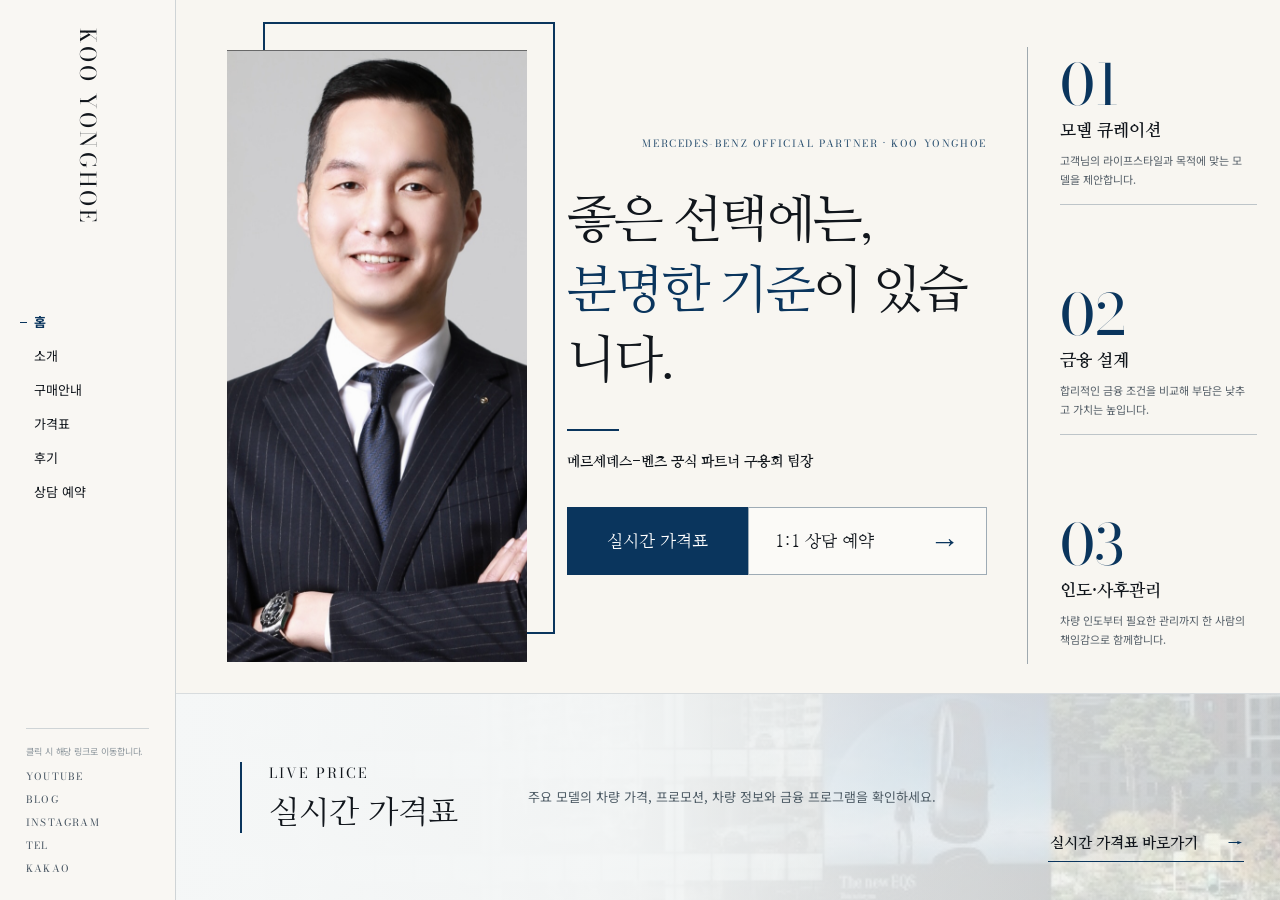
==== commit fb25ec3f: "Update index.html" ====
--- a/index.html
+++ b/index.html
@@ -1,875 +1,190 @@
-<!DOCTYPE html>
+<!doctype html>
 <html lang="ko">
 <head>
-<meta charset="UTF-8">
-<meta name="viewport" content="width=device-width, initial-scale=1.0">
-<title>메르세데스-벤츠 | 구용회 팀장</title>
-<link href="https://fonts.googleapis.com/css2?family=Playfair+Display:wght@400;600;700&family=Noto+Sans+KR:wght@300;400;500;700&display=swap" rel="stylesheet">
+<meta charset="utf-8">
+<meta name="viewport" content="width=device-width,initial-scale=1,viewport-fit=cover">
+<meta name="description" content="메르세데스-벤츠 공식 파트너 구용회 팀장 온라인 명함">
+<title>메르세데스-벤츠 공식 파트너 구용회 팀장</title>
 <style>
-  :root {
-    --navy: #0A0A0A;
-    --navy-mid: #141414;
-    --navy-light: #1E1E1E;
-    --gold: #C9A84C;
-    --gold-light: #E2C87A;
-    --gold-dim: #8B6E2E;
-    --white: #FFFFFF;
-    --off-white: #F5F0E8;
-    --gray-light: #E0DAD0;
-    --gray-mid: #8A8480;
-    --text-dark: #111111;
-  }
+@import url('https://fonts.googleapis.com/css2?family=Bodoni+Moda:opsz,wght@6..96,400;6..96,500&family=Noto+Sans+KR:wght@300;400;500;600;700&family=Nanum+Myeongjo:wght@400;700&display=swap');
+:root{
+  --paper:#f8f6f1;--paper2:#f1f2f0;--ink:#11161c;--navy:#0a355d;--navy2:#0e2b47;
+  --line:#cfd4d6;--muted:#6d7780;--white:#fff;--side:176px;
+  --shadow:0 18px 50px rgba(12,30,46,.10)
+}
+*{box-sizing:border-box}html,body{margin:0;min-height:100%;background:var(--paper);color:var(--ink);font-family:'Noto Sans KR',Arial,sans-serif}body{overflow-x:hidden}a{color:inherit}.app{min-height:100dvh}.sidebar{position:fixed;inset:0 auto 0 0;width:var(--side);z-index:50;background:rgba(249,247,243,.98);border-right:1px solid var(--line);display:flex;flex-direction:column;align-items:stretch;padding:28px 26px 24px}.brand{font-family:'Bodoni Moda',serif;font-size:22px;letter-spacing:.14em;writing-mode:vertical-rl;text-decoration:none;height:260px;align-self:center}.side-nav{display:grid;gap:15px;margin-top:24px}.side-nav a{font-size:13px;text-decoration:none;position:relative;padding-left:8px}.side-nav a.active{font-weight:700;color:var(--navy)}.side-nav a.active:before{content:'';position:absolute;left:-6px;top:50%;width:7px;height:1px;background:var(--navy)}.side-bottom{margin-top:auto;border-top:1px solid var(--line);padding-top:16px;display:grid;gap:8px}.side-guide{font-size:9px;line-height:1.45;color:#8a949b;letter-spacing:-.01em;margin-bottom:3px;white-space:nowrap}.side-bottom a{font-family:'Bodoni Moda',serif;font-size:10px;letter-spacing:.12em;text-decoration:none;color:#42505d}.side-bottom .contact-short{font-family:'Bodoni Moda',serif;font-size:10px;letter-spacing:.12em}.workspace{margin-left:var(--side);min-height:100dvh}.mobile-head,.mobile-menu,.mobile-dock{display:none}.view{display:none;min-height:100dvh}.view.active{display:block}
 
-  * { margin: 0; padding: 0; box-sizing: border-box; }
-  html { scroll-behavior: smooth; }
-  body { font-family: 'Noto Sans KR', sans-serif; background: var(--off-white); color: var(--text-dark); overflow-x: hidden; }
+/* HOME */
+#home{height:100dvh;overflow:hidden;background:var(--paper)}
+.home-grid{height:100dvh;display:grid;grid-template-rows:minmax(0,1fr) clamp(190px,23dvh,255px)}
+.hero{min-height:0;display:grid;grid-template-columns:minmax(300px,.92fr) minmax(420px,1.18fr) minmax(230px,.56fr);gap:clamp(24px,3.1vw,58px);padding:clamp(42px,5.2dvh,78px) clamp(36px,4vw,76px) clamp(26px,3.2dvh,46px);align-items:center}
+.portrait-col{min-width:0;display:flex;justify-content:center;align-items:center;height:100%}.portrait-frame{position:relative;width:min(100%,500px);height:min(68dvh,670px);min-height:430px}.portrait-frame:before{content:'';position:absolute;inset:-28px -28px 28px 36px;border:2px solid var(--navy);z-index:0}.portrait-frame img{position:relative;z-index:1;width:100%;height:100%;object-fit:cover;object-position:center 32%;filter:saturate(.82) contrast(.98);background:#dedede}
+.copy{align-self:center;min-width:0}.eyebrow{font-family:'Bodoni Moda',serif;letter-spacing:.16em;color:#244b6c;font-size:clamp(10px,.75vw,13px);margin:0 0 clamp(28px,4dvh,50px);text-align:right;white-space:nowrap}.copy h1{font-family:'Nanum Myeongjo',serif;font-size:clamp(42px,4.1vw,76px);font-weight:400;line-height:1.34;letter-spacing:-.04em;margin:0 0 clamp(26px,3.5dvh,44px)}.copy h1 em{font-style:normal;color:var(--navy)}.sig{font-family:'Nanum Myeongjo',serif;font-weight:700;font-size:clamp(14px,1.05vw,18px);padding-top:24px;position:relative}.sig:before{content:'';position:absolute;top:0;left:0;width:52px;height:2px;background:var(--navy)}.actions{display:grid;grid-template-columns:1fr 1.32fr;margin-top:clamp(28px,4dvh,48px);max-width:520px}.actions a{height:68px;display:flex;align-items:center;justify-content:center;text-decoration:none;font-family:'Nanum Myeongjo',serif;font-size:17px;border:1px solid #9eabb5}.actions .primary{background:var(--navy);border-color:var(--navy);color:#fff}.actions .secondary{justify-content:space-between;padding:0 26px;background:#fbfaf7}.actions span{font-size:30px;color:var(--navy);font-family:serif;font-weight:300}
+.services{height:100%;border-left:1px solid #9fa9af;padding-left:clamp(24px,2.5vw,42px);display:flex;flex-direction:column;justify-content:space-between;min-height:0}.service{display:block;text-decoration:none;padding:10px 0 16px;border-bottom:1px solid #bec5c9}.service:last-child{border-bottom:0}.service-num{font-family:'Bodoni Moda',serif;color:var(--navy);font-size:clamp(48px,4.4vw,72px);line-height:1}.service strong{display:block;font-family:'Nanum Myeongjo',serif;font-size:clamp(17px,1.2vw,22px);margin:7px 0 10px}.service p{font-size:clamp(11px,.78vw,13px);color:#555f68;line-height:1.7;margin:0;max-width:190px}
+.price-strip{min-height:0;position:relative;overflow:hidden;border-top:1px solid #d8dcde;display:grid;grid-template-columns:minmax(260px,.7fr) minmax(420px,1.3fr) minmax(250px,.55fr);align-items:center;padding:24px clamp(40px,5vw,86px);gap:28px;background:linear-gradient(90deg,rgba(240,243,244,.96),rgba(240,243,244,.76)),url('[data-uri]') center 38%/cover no-repeat}.price-strip:after{content:'';position:absolute;inset:0;background:linear-gradient(90deg,rgba(245,247,247,.98) 0%,rgba(245,247,247,.88) 38%,rgba(245,247,247,.28) 62%,rgba(245,247,247,.06) 100%);pointer-events:none}.price-block,.price-desc,.price-go{position:relative;z-index:2}.price-block{border-left:2px solid var(--navy);padding-left:27px}.price-kicker{font-family:'Bodoni Moda',serif;letter-spacing:.14em;font-size:14px;margin-bottom:9px}.price-title{font-family:'Nanum Myeongjo',serif;font-size:clamp(30px,2.5vw,44px)}.price-desc{font-size:13px;color:#4d5b65;line-height:1.85;max-width:520px}.price-go{justify-self:end;align-self:end;margin-bottom:14px;text-decoration:none;border-bottom:1px solid var(--navy);padding:0 2px 8px;font-family:'Nanum Myeongjo',serif;font-weight:700;font-size:15px;white-space:nowrap}.price-go span{margin-left:26px;color:var(--navy)}
 
-  nav {
-    position: fixed; top: 0; left: 0; right: 0; z-index: 100;
-    background: rgba(11,31,58,0.97); backdrop-filter: blur(12px);
-    border-bottom: 1px solid rgba(201,168,76,0.25);
-    padding: 0 2.5rem; height: 64px;
-    display: flex; align-items: center; justify-content: space-between;
-  }
-  .nav-logo { display: flex; align-items: center; gap: 0.75rem; }
-  .nav-logo-text { font-family: 'Playfair Display', serif; color: var(--gold); font-size: 0.95rem; letter-spacing: 0.06em; line-height: 1.2; }
-  .nav-logo-sub { font-size: 0.63rem; color: rgba(255,255,255,0.38); letter-spacing: 0.1em; font-weight: 300; }
-  .nav-links { display: flex; gap: 1.6rem; list-style: none; align-items: center; }
-  .nav-links a { color: rgba(255,255,255,0.7); text-decoration: none; font-size: 0.8rem; letter-spacing: 0.04em; transition: color 0.2s; }
-  .nav-links a:hover { color: var(--gold-light); }
-  .nav-cta { background: var(--gold) !important; color: var(--navy) !important; padding: 0.42rem 1.1rem !important; border-radius: 2px; font-weight: 700 !important; }
-  .nav-cta:hover { background: var(--gold-light) !important; }
+/* INNER VIEWS */
+.inner{min-height:100dvh;background:var(--paper2);padding:58px clamp(42px,5.5vw,92px) 74px}.inner-top{display:flex;align-items:flex-start;justify-content:space-between;gap:40px;border-bottom:1px solid #bfc7cb;padding-bottom:28px;margin-bottom:46px}.inner-kicker{font-family:'Bodoni Moda',serif;color:var(--navy);letter-spacing:.15em;font-size:12px;margin-bottom:12px}.inner h2{font-family:'Nanum Myeongjo',serif;font-weight:400;font-size:clamp(38px,4vw,68px);line-height:1.25;margin:0}.back-home{font-family:'Nanum Myeongjo',serif;text-decoration:none;border-bottom:1px solid var(--navy);padding-bottom:7px;white-space:nowrap;margin-top:12px}.inner-grid{display:grid;grid-template-columns:minmax(0,1.05fr) minmax(360px,.95fr);gap:clamp(38px,5vw,86px);align-items:start}.lead{font-family:'Nanum Myeongjo',serif;font-size:22px;line-height:1.85;margin:0 0 25px}.bodycopy{font-size:14px;color:#58636b;line-height:2;margin:0 0 30px}.about-photo{width:100%;max-height:560px;object-fit:cover;object-position:center 25%;box-shadow:var(--shadow)}
+.channel-title{font-size:13px;font-weight:700;margin:34px 0 14px}.channel-grid{display:grid;grid-template-columns:repeat(2,minmax(0,1fr));border-top:1px solid #c2c9cd;border-left:1px solid #c2c9cd}.channel-card{min-height:92px;text-decoration:none;border-right:1px solid #c2c9cd;border-bottom:1px solid #c2c9cd;padding:18px 28px;display:grid;grid-template-columns:1fr 24px;align-items:center;gap:12px;background:rgba(255,255,255,.2)}.channel-card b{font-family:'Bodoni Moda',serif;color:var(--navy);font-size:14px;letter-spacing:.14em;white-space:nowrap}.channel-card span{display:none}.channel-card i{font-style:normal;color:var(--navy);font-size:18px;justify-self:end}.channel-card:hover{background:#fff}
+.feature-grid{display:grid;grid-template-columns:repeat(2,minmax(0,1fr));gap:14px}.feature{min-height:150px;background:#f9f8f4;border:1px solid #d1d5d6;padding:28px;display:flex;flex-direction:column;justify-content:center;text-align:center}.feature:nth-child(2){background:#152331;color:#eef3f5}.feature b{font-family:'Bodoni Moda',serif;font-size:29px;color:#5b7285}.feature:nth-child(2) b{color:#d9e2e8}.feature span{font-size:12px;color:#7b858c;margin-top:8px}.feature:nth-child(2) span{color:#aebbc4}
+.steps{display:grid;grid-template-columns:repeat(4,minmax(0,1fr));border-top:1px solid #8796a1;border-left:1px solid #8796a1}.step{min-height:310px;padding:30px 25px;border-right:1px solid #8796a1;border-bottom:1px solid #8796a1;background:rgba(255,255,255,.18)}.step .n{font-family:'Bodoni Moda',serif;font-size:64px;color:#8aa0b1;line-height:1}.step h3{font-family:'Nanum Myeongjo',serif;font-size:24px;margin:35px 0 16px}.step p{font-size:13px;color:#59656d;line-height:1.9}.note-bar{margin-top:24px;padding:22px 24px;background:#1b2a38;color:#dbe4e8;font-size:13px;line-height:1.8}
+.reviews{display:grid;grid-template-columns:repeat(3,minmax(0,1fr));gap:18px}.review{background:#faf9f6;border:1px solid #ccd2d5;padding:34px;min-height:320px;display:flex;flex-direction:column}.review .quote{font-family:'Bodoni Moda',serif;font-size:58px;color:#91a4b2;height:45px}.review p{font-family:'Nanum Myeongjo',serif;font-size:18px;line-height:1.9}.review footer{margin-top:auto;border-top:1px solid #d3d7d8;padding-top:16px;font-size:12px;color:#6e7981}.review footer b{display:block;color:#1f2b34;margin-bottom:4px}
+.contact-layout{display:grid;grid-template-columns:minmax(300px,.75fr) minmax(420px,1.25fr);gap:65px}.contact-list{display:grid;border-top:1px solid #c4cbcf}.contact-list a{display:grid;grid-template-columns:75px 1fr auto;align-items:center;text-decoration:none;padding:20px 0;border-bottom:1px solid #c4cbcf}.contact-list b{font-family:'Bodoni Moda',serif;color:var(--navy);font-size:12px;letter-spacing:.1em}.contact-list span{font-size:14px}.contact-list i{font-style:normal;font-size:20px;color:var(--navy)}form{background:#f9f8f4;border:1px solid #cbd1d3;padding:30px}.form-title{font-family:'Nanum Myeongjo',serif;font-size:26px;margin-bottom:22px}.form-row{display:grid;grid-template-columns:1fr 1fr;gap:14px}.field{margin-bottom:14px}.field label{font-size:11px;color:#59656d;display:block;margin-bottom:7px}.field-guide{font-size:12px;line-height:1.6;color:#66727a;background:#eef2f4;border:1px solid #d6dde0;padding:10px 12px;margin-bottom:8px}.field input,.field select,.field textarea{width:100%;border:1px solid #c5cccf;background:#fff;padding:12px 13px;font:13px 'Noto Sans KR';outline:none}.field textarea{min-height:120px;resize:vertical}.privacy{font-size:11px;color:#68747c;margin:8px 0 18px}.submit{border:0;background:var(--navy);color:#fff;width:100%;padding:15px;font-weight:600;cursor:pointer}.form-msg{font-size:12px;margin:10px 0;color:var(--navy)}
 
-  #hero {
-    min-height: 100vh; background: var(--navy);
-    display: grid; grid-template-columns: 1fr 1fr;
-    align-items: center; padding-top: 64px;
-    position: relative; overflow: hidden;
-  }
-  .hero-bg-pattern {
-    position: absolute; inset: 0;
-    background-image:
-      radial-gradient(ellipse 80% 60% at 70% 40%, rgba(201,168,76,0.08) 0%, transparent 65%),
-      radial-gradient(ellipse 40% 40% at 10% 80%, rgba(201,168,76,0.04) 0%, transparent 60%),
-      repeating-linear-gradient(45deg, transparent, transparent 80px, rgba(201,168,76,0.018) 80px, rgba(201,168,76,0.018) 81px),
-      repeating-linear-gradient(-45deg, transparent, transparent 80px, rgba(201,168,76,0.008) 80px, rgba(201,168,76,0.008) 81px);
-  }
-  .hero-text { padding: 5rem 3.5rem 5rem 8%; position: relative; z-index: 2; animation: fadeInLeft 0.9s ease both; }
-  @keyframes fadeInLeft { from { opacity: 0; transform: translateX(-30px); } to { opacity: 1; transform: translateX(0); } }
-
-  .hero-badge {
-    display: inline-flex; align-items: center; gap: 0.6rem;
-    border: 1px solid rgba(201,168,76,0.4); color: var(--gold);
-    font-size: 0.7rem; letter-spacing: 0.18em; padding: 0.4rem 1rem;
-    margin-bottom: 2rem; text-transform: uppercase;
-  }
-  .hero-badge::before { content: ''; width: 18px; height: 1px; background: var(--gold); }
-
-  h1 { font-family: 'Playfair Display', serif; color: var(--white); font-size: clamp(2.6rem, 4.5vw, 4rem); line-height: 1.1; font-weight: 700; margin-bottom: 0.4rem; }
-  .hero-title-accent { color: var(--gold); font-style: italic; }
-  .hero-position { font-size: 0.84rem; color: rgba(255,255,255,0.5); letter-spacing: 0.12em; margin-bottom: 0.4rem; font-weight: 300; text-transform: uppercase; }
-  .hero-company { font-size: 0.8rem; color: rgba(201,168,76,0.7); letter-spacing: 0.04em; margin-bottom: 2rem; font-weight: 400; }
-  .hero-desc { color: rgba(255,255,255,0.68); font-size: 0.92rem; line-height: 1.95; max-width: 400px; margin-bottom: 2rem; font-weight: 300; }
-
-  .hero-quicklinks { display: flex; gap: 0.6rem; flex-wrap: wrap; margin-bottom: 2rem; }
-  .quick-btn {
-    display: inline-flex; align-items: center; gap: 0.4rem;
-    background: rgba(255,255,255,0.06); border: 1px solid rgba(255,255,255,0.14);
-    color: rgba(255,255,255,0.78); text-decoration: none;
-    font-size: 0.76rem; padding: 0.42rem 0.85rem; border-radius: 2px; transition: all 0.2s;
-  }
-  .quick-btn:hover { border-color: var(--gold); color: var(--gold); background: rgba(201,168,76,0.07); }
-
-  .hero-btns { display: none; }
-
-  /* FLOATING CONTACT DOCK */
-  .float-wrap {
-    position: fixed; right: 1.1rem; bottom: 1.1rem; z-index: 200;
-    display: grid; gap: 0.42rem;
-  }
-  .float-btn {
-    min-width: 118px; height: 38px; border-radius: 999px;
-    display: inline-flex; align-items: center; justify-content: center; gap: 0.42rem;
-    text-decoration: none; box-shadow: 0 7px 22px rgba(0,0,0,0.20);
-    transition: transform 0.22s, box-shadow 0.22s, filter 0.22s;
-    position: relative; padding: 0 0.78rem;
-    font-size: 0.70rem; font-weight: 850; letter-spacing: -0.03em;
-  }
-  .float-btn:hover { transform: translateY(-2px); box-shadow: 0 10px 28px rgba(0,0,0,0.26); filter: brightness(1.03); }
-  .float-btn svg { width: 16px; height: 16px; flex-shrink: 0; }
-  .float-phone { background: var(--gold); color: var(--navy); }
-  .float-kakao { background: #FEE500; color: #3C1E1E; }
-  .float-label {
-    position: static; transform: none; opacity: 1; pointer-events: auto;
-    background: transparent; color: inherit; padding: 0; border-radius: 0;
-    font-size: 0.70rem; font-weight: 850; white-space: nowrap;
-  }
-  .float-label::after { display: none; }
-  @media (max-width: 720px) {
-    body { padding-bottom: 64px; }
-    .float-wrap {
-      left: 0.8rem; right: 0.8rem; bottom: 0.75rem;
-      grid-template-columns: 1fr 1fr; gap: 0.42rem;
-    }
-    .float-btn {
-      min-width: 0; width: 100%; height: 40px; padding: 0 0.62rem;
-      font-size: 0.70rem;
-    }
-    .float-label { font-size: 0.70rem; }
-    .float-btn svg { width: 15px; height: 15px; }
-  }
-
-  .hero-image-wrap {
-    position: relative; height: 100vh;
-    display: flex; align-items: center; justify-content: center;
-    z-index: 2; overflow: hidden; animation: fadeInRight 0.9s ease 0.2s both;
-  }
-  @keyframes fadeInRight { from { opacity: 0; transform: translateX(30px); } to { opacity: 1; transform: translateX(0); } }
-  .hero-photo-placeholder {
-    width: 100%; height: 100%;
-    background: linear-gradient(175deg, #1a1a1a 0%, #050505 70%);
-    display: flex; flex-direction: column; align-items: center; justify-content: flex-end; gap: 0; padding: 0;
-    position: relative; overflow: hidden;
-  }
-  .hero-photo-placeholder img {
-    width: 100%; height: 100%;
-    object-fit: cover;
-    object-position: center top;
-    display: block;
-  }
-  .hero-photo-overlay {
-    position: absolute; bottom: 0; left: 0; right: 0;
-    background: linear-gradient(to top, rgba(5,5,5,0.92) 0%, transparent 60%);
-    padding: 2rem 2rem 1.8rem;
-    display: flex; flex-direction: column; align-items: center; gap: 0.3rem;
-  }
-  .hero-name-en { font-family: 'Playfair Display', serif; color: var(--white); font-size: 1.35rem; letter-spacing: 0.1em; font-weight: 600; }
-  .hero-name-ko { color: var(--gold); font-size: 0.82rem; letter-spacing: 0.12em; font-weight: 300; }
-
-  section { padding: 6rem 8%; }
-  .section-label { font-size: 0.7rem; letter-spacing: 0.22em; text-transform: uppercase; color: var(--gold); margin-bottom: 0.7rem; display: flex; align-items: center; gap: 0.75rem; }
-  .section-label::after { content: ''; flex: 1; max-width: 36px; height: 1px; background: var(--gold); }
-  .section-title { font-family: 'Playfair Display', serif; font-size: clamp(1.9rem, 3vw, 2.7rem); font-weight: 600; line-height: 1.2; margin-bottom: 1rem; }
-
-  /* CHANNELS */
-  #channels { background: var(--white); padding: 4rem 8%; }
-  .channel-grid { display: grid; grid-template-columns: repeat(auto-fit, minmax(220px, 1fr)); gap: 1.2rem; margin-top: 2.5rem; }
-  .channel-card {
-    display: flex; align-items: center; gap: 1rem; padding: 1.35rem 1.3rem;
-    border: 1px solid var(--gray-light); text-decoration: none; background: var(--off-white);
-    transition: all 0.25s; position: relative; overflow: hidden;
-  }
-  .channel-card::before { content: ''; position: absolute; left: 0; top: 0; bottom: 0; width: 3px; background: var(--gold); transform: scaleY(0); transition: transform 0.25s; transform-origin: bottom; }
-  .channel-card:hover { border-color: var(--gold); background: var(--white); box-shadow: 0 8px 28px rgba(11,31,58,0.08); }
-  .channel-card:hover::before { transform: scaleY(1); }
-  .channel-icon { width: 44px; height: 44px; border-radius: 9px; display: flex; align-items: center; justify-content: center; font-size: 1.3rem; flex-shrink: 0; }
-  .ch-red { background: rgba(255,0,0,0.07); }
-  .ch-green { background: rgba(3,199,90,0.09); }
-  .ch-navy { background: rgba(11,31,58,0.07); }
-  .ch-gold { background: rgba(201,168,76,0.1); }
-  .channel-name { font-size: 0.87rem; font-weight: 700; color: var(--navy); margin-bottom: 0.18rem; }
-  .channel-desc { font-size: 0.74rem; color: var(--gray-mid); font-weight: 300; }
-  .channel-arrow { margin-left: auto; color: var(--gray-mid); font-size: 0.82rem; transition: color 0.2s, transform 0.2s; flex-shrink: 0; }
-  .channel-card:hover .channel-arrow { color: var(--gold); transform: translateX(4px); }
-
-  /* ABOUT */
-  #about { background: var(--off-white); display: grid; grid-template-columns: 1fr 1fr; gap: 6rem; align-items: center; }
-  .about-text .section-title { color: var(--navy); }
-  .about-text p { color: var(--gray-mid); line-height: 1.95; font-size: 0.9rem; margin-bottom: 1.2rem; font-weight: 300; }
-  .about-highlights { display: flex; flex-direction: column; gap: 0.9rem; margin-top: 2rem; }
-  .highlight-item { display: flex; align-items: flex-start; gap: 1rem; padding: 1rem 1.2rem; border-left: 2px solid var(--gold); background: var(--white); }
-  .highlight-icon { font-size: 1.1rem; margin-top: 0.05rem; flex-shrink: 0; }
-  .highlight-title { font-size: 0.86rem; font-weight: 700; color: var(--navy); margin-bottom: 0.2rem; }
-  .highlight-desc { font-size: 0.77rem; color: var(--gray-mid); line-height: 1.6; }
-  .about-visual { display: grid; grid-template-columns: 1fr 1fr; gap: 1rem; }
-  .about-card { padding: 1.8rem 1.3rem; text-align: center; position: relative; overflow: hidden; }
-  .about-card::before { content: ''; position: absolute; bottom: 0; right: 0; width: 48px; height: 48px; background: rgba(201,168,76,0.07); border-radius: 50% 0 0 0; }
-  .about-card-num { font-family: 'Playfair Display', serif; font-size: 2rem; color: var(--gold); font-weight: 700; line-height: 1; margin-bottom: 0.4rem; }
-  .about-card-label { font-size: 0.72rem; color: rgba(255,255,255,0.55); line-height: 1.55; font-weight: 300; }
-  .about-card:nth-child(1) { background: #0A0A0A; }
-  .about-card:nth-child(2) { background: var(--gold); }
-  .about-card:nth-child(2) .about-card-num { color: #0A0A0A; }
-  .about-card:nth-child(2) .about-card-label { color: rgba(10,10,10,0.62); }
-  .about-card:nth-child(3) { background: #161616; }
-  .about-card:nth-child(4) { background: #111111; }
-
-  /* PROCESS */
-  #process { background: var(--navy); position: relative; overflow: hidden; }
-  #process::before { content: 'PROCESS'; position: absolute; right: -2%; top: 50%; transform: translateY(-50%); font-family: 'Playfair Display', serif; font-size: 11rem; color: rgba(201,168,76,0.03); font-weight: 700; pointer-events: none; }
-  #process .section-title { color: var(--white); }
-  .process-grid { display: grid; grid-template-columns: repeat(auto-fit, minmax(200px, 1fr)); gap: 2px; margin-top: 3rem; }
-  .process-step { background: rgba(255,255,255,0.03); border: 1px solid rgba(255,255,255,0.07); padding: 2.5rem 2rem; transition: background 0.3s; }
-  .process-step:hover { background: rgba(201,168,76,0.06); border-color: rgba(201,168,76,0.3); }
-  .step-num { font-family: 'Playfair Display', serif; font-size: 3.2rem; color: rgba(201,168,76,0.2); font-weight: 700; line-height: 1; margin-bottom: 1.2rem; }
-  .step-title { font-size: 1rem; font-weight: 700; color: var(--white); margin-bottom: 0.75rem; }
-  .step-desc { font-size: 0.81rem; color: rgba(255,255,255,0.48); line-height: 1.88; font-weight: 300; }
-
-
-  /* PRICE CTA · 실시간 가격표 연결형 */
-  .price-link-panel {
-    margin-top: 2.4rem;
-    background: linear-gradient(135deg, #0A0A0A 0%, #171717 54%, #101010 100%);
-    border: 1px solid rgba(201,168,76,0.34);
-    border-top: 3px solid var(--gold);
-    padding: 2.8rem 2.6rem;
-    display: grid;
-    grid-template-columns: 1.1fr 0.9fr;
-    gap: 2.2rem;
-    align-items: center;
-    position: relative;
-    overflow: hidden;
-  }
-  .price-link-panel::before {
-    content: '';
-    position: absolute;
-    right: -120px;
-    top: -120px;
-    width: 260px;
-    height: 260px;
-    border-radius: 50%;
-    background: radial-gradient(circle, rgba(201,168,76,0.16), transparent 68%);
-    pointer-events: none;
-  }
-  .price-link-kicker {
-    color: var(--gold);
-    font-size: 0.72rem;
-    font-weight: 700;
-    letter-spacing: 0.18em;
-    text-transform: uppercase;
-    margin-bottom: 1rem;
-  }
-  .price-link-title {
-    font-family: 'Playfair Display', serif;
-    color: var(--white);
-    font-size: clamp(1.7rem, 3vw, 2.5rem);
-    line-height: 1.2;
-    font-weight: 700;
-    margin-bottom: 1rem;
-  }
-  .price-link-desc {
-    color: rgba(255,255,255,0.58);
-    font-size: 0.9rem;
-    line-height: 1.9;
-    font-weight: 300;
-    max-width: 540px;
-  }
-  .price-link-points {
-    display: grid;
-    gap: 0.75rem;
-  }
-  .price-link-point {
-    display: flex;
-    align-items: center;
-    gap: 0.75rem;
-    color: rgba(255,255,255,0.68);
-    font-size: 0.84rem;
-    font-weight: 300;
-    padding: 0.85rem 1rem;
-    border: 1px solid rgba(255,255,255,0.08);
-    background: rgba(255,255,255,0.035);
-  }
-  .price-link-point b {
-    color: var(--gold);
-    font-weight: 700;
-    min-width: 74px;
-  }
-  .price-link-actions {
-    display: flex;
-    gap: 0.7rem;
-    flex-wrap: wrap;
-    margin-top: 1.7rem;
-  }
-  .price-main-cta {
-    display: inline-flex;
-    align-items: center;
-    justify-content: center;
-    gap: 0.65rem;
-    background: var(--gold);
-    color: var(--navy);
-    text-decoration: none;
-    font-weight: 800;
-    font-size: 0.9rem;
-    padding: 0.95rem 1.8rem;
-    border-radius: 2px;
-    letter-spacing: 0.04em;
-    transition: background 0.2s, transform 0.2s;
-  }
-  .price-main-cta:hover {
-    background: var(--gold-light);
-    transform: translateY(-2px);
-  }
-  .price-sub-cta {
-    display: inline-flex;
-    align-items: center;
-    justify-content: center;
-    gap: 0.55rem;
-    border: 1px solid rgba(201,168,76,0.38);
-    color: var(--gold-light);
-    text-decoration: none;
-    font-weight: 600;
-    font-size: 0.82rem;
-    padding: 0.9rem 1.3rem;
-    border-radius: 2px;
-    transition: border-color 0.2s, background 0.2s;
-  }
-  .price-sub-cta:hover {
-    border-color: var(--gold);
-    background: rgba(201,168,76,0.08);
-  }
-  @media (max-width: 900px) {
-    .price-link-panel {
-      grid-template-columns: 1fr;
-      padding: 2.2rem 1.5rem;
-      gap: 1.5rem;
-    }
-    .price-link-points {
-      gap: 0.55rem;
-    }
-    .price-link-point {
-      font-size: 0.78rem;
-      padding: 0.75rem 0.85rem;
-    }
-    .price-link-actions {
-      flex-direction: column;
-    }
-    .price-main-cta,
-    .price-sub-cta {
-      width: 100%;
-    }
-  }
-
-  /* PRICE */
-  #price { background: var(--white); }
-  .price-cta {
-    display: inline-flex; align-items: center; gap: 0.6rem;
-    background: var(--gold); color: var(--navy); text-decoration: none;
-    font-weight: 700; font-size: 0.88rem; padding: 0.85rem 2rem; border-radius: 2px;
-    margin-top: 1.8rem; transition: background 0.2s; letter-spacing: 0.04em;
-  }
-  .price-cta:hover { background: var(--gold-light); }
-  .price-grid { display: grid; grid-template-columns: repeat(auto-fit, minmax(260px, 1fr)); gap: 1.5rem; margin-top: 2.5rem; }
-  .price-card { background: var(--off-white); border: 1px solid var(--gray-light); padding: 2.2rem 1.8rem; transition: transform 0.3s, box-shadow 0.3s; }
-  .price-card:hover { transform: translateY(-4px); box-shadow: 0 20px 45px rgba(11,31,58,0.1); }
-  .price-card.featured { background: var(--navy); border-color: var(--gold); }
-  .price-tag { display: inline-block; background: var(--gold); color: var(--navy); font-size: 0.65rem; font-weight: 700; letter-spacing: 0.12em; text-transform: uppercase; padding: 0.27rem 0.72rem; margin-bottom: 1.2rem; }
-  .price-tag.dark { background: rgba(201,168,76,0.14); color: var(--gold); }
-  .price-model { font-family: 'Playfair Display', serif; font-size: 1.5rem; color: var(--navy); font-weight: 600; margin-bottom: 0.25rem; }
-  .price-card.featured .price-model { color: var(--white); }
-  .price-category { font-size: 0.77rem; color: var(--gray-mid); margin-bottom: 1.2rem; }
-  .price-card.featured .price-category { color: rgba(255,255,255,0.42); }
-  .price-amount { font-family: 'Playfair Display', serif; font-size: 2rem; color: var(--gold); font-weight: 700; margin-bottom: 0.25rem; }
-  .price-note { font-size: 0.71rem; color: var(--gray-mid); margin-bottom: 1.6rem; }
-  .price-card.featured .price-note { color: rgba(255,255,255,0.32); }
-  .price-features { list-style: none; display: flex; flex-direction: column; gap: 0.58rem; margin-bottom: 1.4rem; }
-  .price-features li { font-size: 0.81rem; color: var(--gray-mid); padding-left: 1.1rem; position: relative; font-weight: 300; }
-  .price-features li::before { content: '─'; position: absolute; left: 0; color: var(--gold); font-size: 0.68rem; }
-  .price-card.featured .price-features li { color: rgba(255,255,255,0.6); }
-  .price-catalog-link { display: inline-flex; align-items: center; gap: 0.45rem; color: var(--gold); text-decoration: none; font-size: 0.77rem; border-bottom: 1px solid rgba(201,168,76,0.3); padding-bottom: 2px; transition: border-color 0.2s; }
-  .price-catalog-link:hover { border-color: var(--gold); }
-
-  /* REVIEWS */
-  #content { background: var(--off-white); }
-  .review-grid { display: grid; grid-template-columns: repeat(auto-fit, minmax(280px, 1fr)); gap: 1.5rem; margin-top: 3rem; }
-  .review-card { border: 1px solid var(--gray-light); padding: 2rem; background: var(--white); }
-  .review-quote { font-size: 3rem; color: var(--gold); font-family: 'Playfair Display', serif; line-height: 0.5; margin-bottom: 1.2rem; opacity: 0.5; }
-  .review-text { font-size: 0.86rem; color: var(--gray-mid); line-height: 1.9; font-weight: 300; margin-bottom: 1.5rem; font-style: italic; }
-  .review-author { display: flex; align-items: center; gap: 0.8rem; }
-  .review-avatar { width: 36px; height: 36px; border-radius: 50%; background: var(--navy); color: var(--gold); display: flex; align-items: center; justify-content: center; font-size: 0.71rem; font-weight: 700; flex-shrink: 0; }
-  .review-name { font-size: 0.84rem; font-weight: 700; color: var(--navy); }
-  .review-model { font-size: 0.72rem; color: var(--gray-mid); }
-  .stars { color: var(--gold); font-size: 0.67rem; letter-spacing: 0.1em; margin-bottom: 0.2rem; }
-
-  /* CONTACT */
-  #contact { background: var(--navy); display: grid; grid-template-columns: 1fr 1fr; gap: 5rem; align-items: start; }
-  .contact-info .section-title { color: var(--white); }
-  .contact-info > p { color: rgba(255,255,255,0.5); font-size: 0.86rem; line-height: 1.9; font-weight: 300; margin-bottom: 2.2rem; }
-  .contact-links { display: flex; flex-direction: column; gap: 0.82rem; }
-  .contact-link { display: flex; align-items: center; gap: 0.95rem; text-decoration: none; padding: 0.85rem 1.1rem; border: 1px solid rgba(255,255,255,0.09); transition: border-color 0.2s, background 0.2s; }
-  .contact-link:hover { border-color: var(--gold); background: rgba(201,168,76,0.06); }
-  .contact-link-icon { width: 32px; height: 32px; background: rgba(201,168,76,0.12); border-radius: 2px; display: flex; align-items: center; justify-content: center; font-size: 0.9rem; flex-shrink: 0; }
-  .contact-link-text { font-size: 0.86rem; color: var(--white); font-weight: 500; }
-  .contact-link-sub { font-size: 0.72rem; color: rgba(255,255,255,0.4); margin-top: 0.1rem; }
-  .social-row { display: flex; gap: 0.7rem; margin-top: 1.5rem; flex-wrap: wrap; }
-  .social-btn { display: inline-flex; align-items: center; gap: 0.42rem; text-decoration: none; padding: 0.58rem 1rem; border: 1px solid rgba(255,255,255,0.14); font-size: 0.77rem; color: rgba(255,255,255,0.7); transition: all 0.2s; border-radius: 2px; }
-  .social-btn:hover { border-color: var(--gold); color: var(--gold); }
-  .contact-form-wrap { background: rgba(255,255,255,0.04); border: 1px solid rgba(255,255,255,0.08); padding: 2.5rem; }
-  .form-title { font-family: 'Playfair Display', serif; color: var(--white); font-size: 1.2rem; margin-bottom: 2rem; font-weight: 600; }
-  .form-row { display: grid; grid-template-columns: 1fr 1fr; gap: 1rem; margin-bottom: 1rem; }
-  .form-group { margin-bottom: 1rem; }
-  .form-group label { display: block; font-size: 0.71rem; color: rgba(255,255,255,0.43); letter-spacing: 0.08em; text-transform: uppercase; margin-bottom: 0.4rem; }
-  .form-group input, .form-group select, .form-group textarea { width: 100%; background: rgba(255,255,255,0.05); border: 1px solid rgba(255,255,255,0.12); color: var(--white); padding: 0.7rem 1rem; font-size: 0.86rem; font-family: 'Noto Sans KR', sans-serif; outline: none; transition: border-color 0.2s; border-radius: 0; -webkit-appearance: none; }
-  .form-group input::placeholder, .form-group textarea::placeholder { color: rgba(255,255,255,0.2); }
-  .form-group input:focus, .form-group select:focus, .form-group textarea:focus { border-color: var(--gold); }
-  .form-group select option { background: var(--navy-mid); color: var(--white); }
-  .form-group textarea { resize: vertical; min-height: 90px; }
-  .btn-submit { width: 100%; background: var(--gold); color: var(--navy); border: none; padding: 1rem; font-family: 'Noto Sans KR', sans-serif; font-size: 0.88rem; font-weight: 700; letter-spacing: 0.08em; cursor: pointer; transition: background 0.25s; margin-top: 0.5rem; }
-  .btn-submit:hover { background: var(--gold-light); }
-
-  footer { background: #030303; text-align: center; padding: 2.2rem 2rem; border-top: 1px solid rgba(201,168,76,0.15); }
-  .footer-name { font-family: 'Playfair Display', serif; color: var(--gold); font-size: 1rem; margin-bottom: 0.5rem; }
-  .footer-info { font-size: 0.74rem; color: rgba(255,255,255,0.27); letter-spacing: 0.03em; line-height: 1.9; }
-  .footer-info span { color: rgba(201,168,76,0.38); margin: 0 0.45rem; }
-  .footer-info a { color: rgba(201,168,76,0.5); text-decoration: none; }
-  .footer-info a:hover { color: var(--gold); }
-
-  @media (max-width: 900px) {
-    #hero { grid-template-columns: 1fr; }
-    .hero-image-wrap { height: 38vh; min-height: 260px; }
-    .hero-text { padding: 4rem 6%; }
-    #about { grid-template-columns: 1fr; gap: 3rem; }
-    #contact { grid-template-columns: 1fr; gap: 3rem; }
-    section { padding: 4rem 6%; }
-    #channels { padding: 3rem 6%; }
-    .nav-links { display: none; }
-    .form-row { grid-template-columns: 1fr; }
-  }
-
-  .reveal { opacity: 0; transform: translateY(22px); transition: opacity 0.7s ease, transform 0.7s ease; }
-  .reveal.visible { opacity: 1; transform: none; }
+@media (max-height:820px) and (min-width:1001px){:root{--side:150px}.sidebar{padding:18px 22px}.brand{height:190px;font-size:18px}.side-nav{gap:11px;margin-top:15px}.hero{padding-top:30px;padding-bottom:20px;gap:30px}.portrait-frame{height:min(62dvh,530px);min-height:350px}.portrait-frame:before{inset:-18px -18px 18px 28px}.copy h1{font-size:clamp(38px,3.8vw,62px)}.eyebrow{margin-bottom:22px}.actions{margin-top:24px}.actions a{height:55px;font-size:15px}.service-num{font-size:46px}.service p{font-size:10.5px}.home-grid{grid-template-rows:minmax(0,1fr) 180px}.price-strip{padding-top:18px;padding-bottom:18px}.price-title{font-size:30px}}
+@media (max-width:1200px) and (min-width:1001px){:root{--side:145px}.sidebar{padding-left:20px;padding-right:20px}.hero{grid-template-columns:minmax(250px,.8fr) minmax(370px,1.15fr) minmax(210px,.55fr);gap:24px;padding-left:32px;padding-right:32px}.copy h1{font-size:clamp(38px,4vw,58px)}.portrait-frame{min-height:390px}.price-strip{padding-left:36px;padding-right:36px}}
+@media (max-width:1000px){body{padding-bottom:66px}.sidebar{display:none}.workspace{margin-left:0}.mobile-head{height:72px;display:flex;position:sticky;top:0;z-index:80;background:rgba(249,247,243,.96);border-bottom:1px solid #d7dbdd;align-items:center;justify-content:space-between;padding:0 22px}.mobile-head a{font-family:'Bodoni Moda',serif;letter-spacing:.1em;text-decoration:none;color:var(--navy);font-size:16px}.mobile-head button{border:0;background:transparent;font-size:12px;letter-spacing:.1em}.mobile-menu{display:none;position:fixed;z-index:79;top:72px;left:0;right:0;background:#fbfaf7;border-bottom:1px solid #d3d8da;padding:14px 22px 22px}.mobile-menu.open{display:grid}.mobile-menu a{padding:13px 0;border-bottom:1px solid #e0e3e4;text-decoration:none;font-family:'Nanum Myeongjo',serif}.mobile-dock{position:fixed;display:grid;grid-template-columns:repeat(3,1fr);left:0;right:0;bottom:0;height:66px;background:#0e3356;color:#fff;z-index:90}.mobile-dock a{display:flex;align-items:center;justify-content:center;text-decoration:none;font-size:12px;border-right:1px solid rgba(255,255,255,.25)}#home{height:auto;overflow:visible}.home-grid{height:auto;display:block}.hero{display:block;padding:34px 22px 26px}.copy{display:flex;flex-direction:column}.eyebrow{text-align:left;white-space:normal;margin:0 0 24px;font-size:10px}.copy h1{font-size:clamp(39px,11vw,58px);order:1;margin-bottom:24px}.sig{order:2;font-size:14px}.portrait-col{margin:30px 0 0;display:block}.portrait-frame{width:100%;height:56dvh;min-height:410px;max-height:590px}.portrait-frame:before{inset:-12px 14px 18px -10px}.portrait-frame img{object-position:center 24%}.actions{order:3;margin-top:28px;max-width:none}.actions a{height:58px;font-size:14px}.services{border-left:0;border-top:1px solid #b9c1c6;margin-top:28px;padding:0}.service{display:grid;grid-template-columns:72px 1fr;padding:18px 0}.service-num{grid-row:1/3;font-size:42px}.service strong{font-size:18px;margin:1px 0 6px}.service p{font-size:11px;max-width:none}.price-strip{min-height:300px;grid-template-columns:1fr;align-content:end;padding:28px 22px;gap:10px;background:linear-gradient(180deg,rgba(11,38,62,.02),rgba(11,38,62,.74)),url('[data-uri]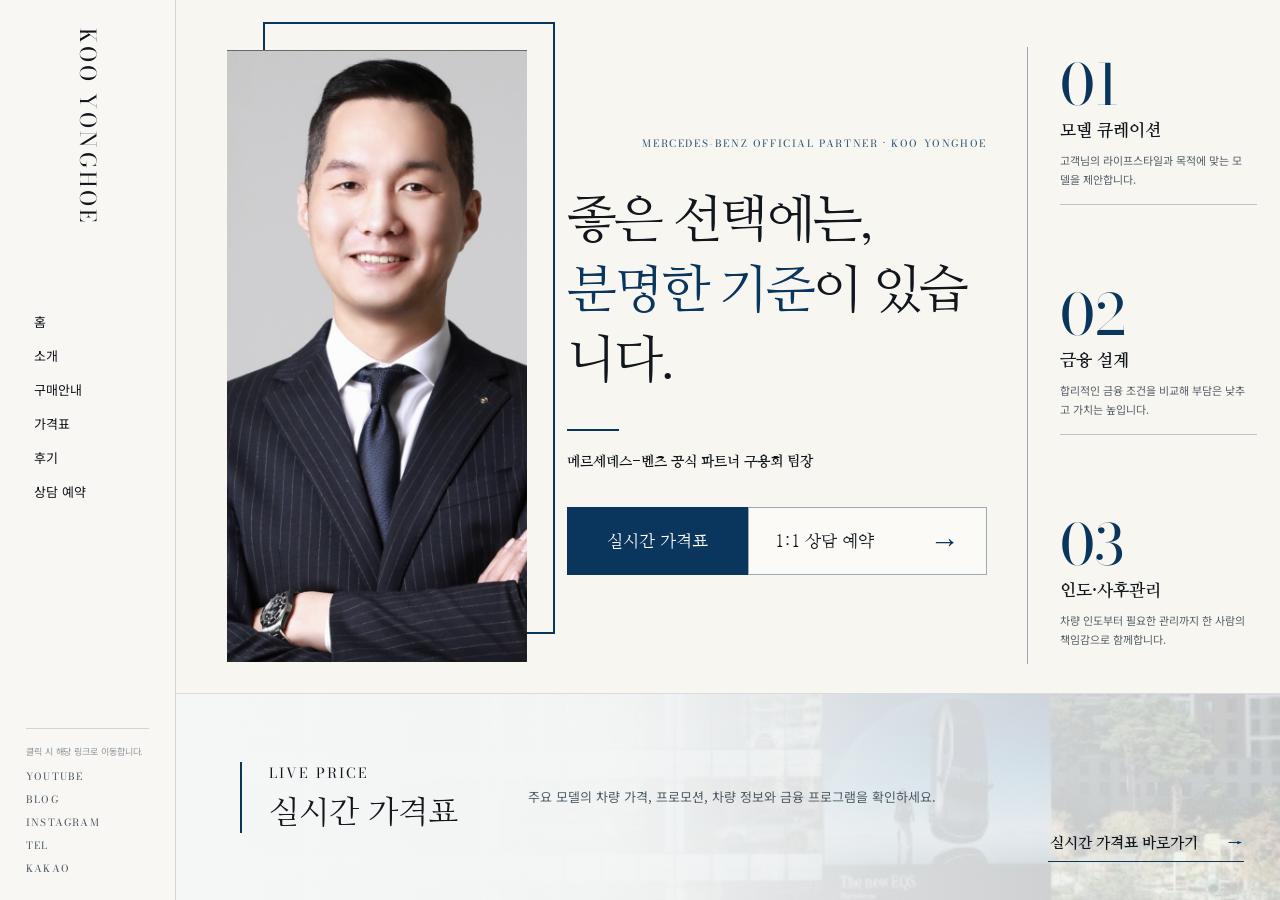
==== commit f99957a4: "Update index.html" ====
--- a/index.html
+++ b/index.html
@@ -186,5 +186,3 @@
 mb.addEventListener('click',()=>mm.classList.toggle('open'));
 const form=document.getElementById('consultForm'), msg=document.getElementById('formMsg');
 form.addEventListener('submit',async e=>{e.preventDefault(); const btn=form.querySelector('.submit'); btn.disabled=true;btn.textContent='전송 중...';msg.textContent='';try{const res=await fetch(form.action,{method:'POST',body:new FormData(form),headers:{'Accept':'application/json'}});if(res.ok){msg.textContent='상담 신청이 접수되었습니다. 확인 후 연락드리겠습니다.';form.reset()}else{msg.textContent='전송에 문제가 있습니다. 전화 또는 카카오톡으로 문의해주세요.'}}catch(err){msg.textContent='전송에 문제가 있습니다. 전화 또는 카카오톡으로 문의해주세요.'}finally{btn.disabled=false;btn.textContent='상담 신청하기 →'}});
-</script>
-</body></html>
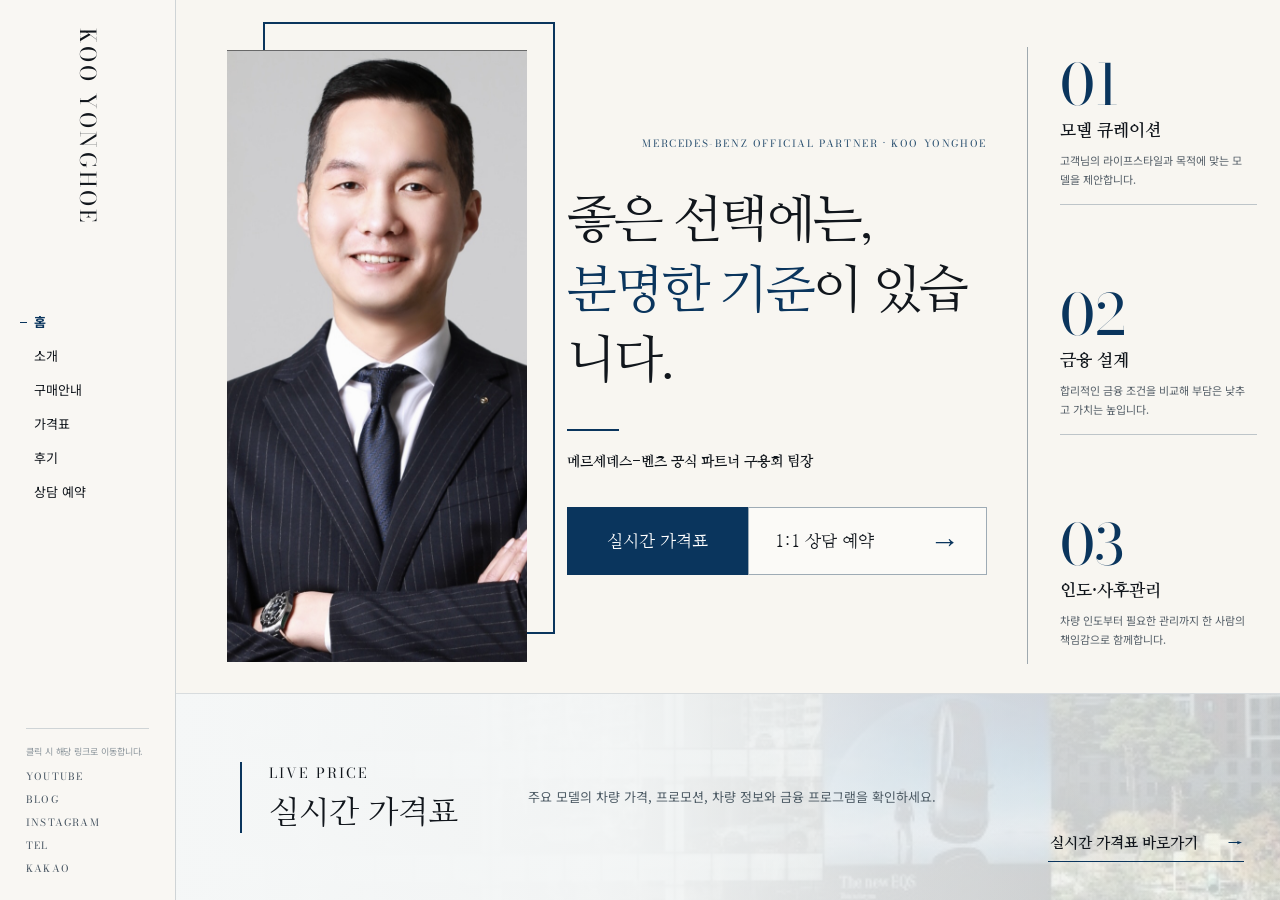
==== commit 0450b541: "Update index.html" ====
--- a/index.html
+++ b/index.html
@@ -186,3 +186,5 @@
 mb.addEventListener('click',()=>mm.classList.toggle('open'));
 const form=document.getElementById('consultForm'), msg=document.getElementById('formMsg');
 form.addEventListener('submit',async e=>{e.preventDefault(); const btn=form.querySelector('.submit'); btn.disabled=true;btn.textContent='전송 중...';msg.textContent='';try{const res=await fetch(form.action,{method:'POST',body:new FormData(form),headers:{'Accept':'application/json'}});if(res.ok){msg.textContent='상담 신청이 접수되었습니다. 확인 후 연락드리겠습니다.';form.reset()}else{msg.textContent='전송에 문제가 있습니다. 전화 또는 카카오톡으로 문의해주세요.'}}catch(err){msg.textContent='전송에 문제가 있습니다. 전화 또는 카카오톡으로 문의해주세요.'}finally{btn.disabled=false;btn.textContent='상담 신청하기 →'}});
+</script>
+</body></html>
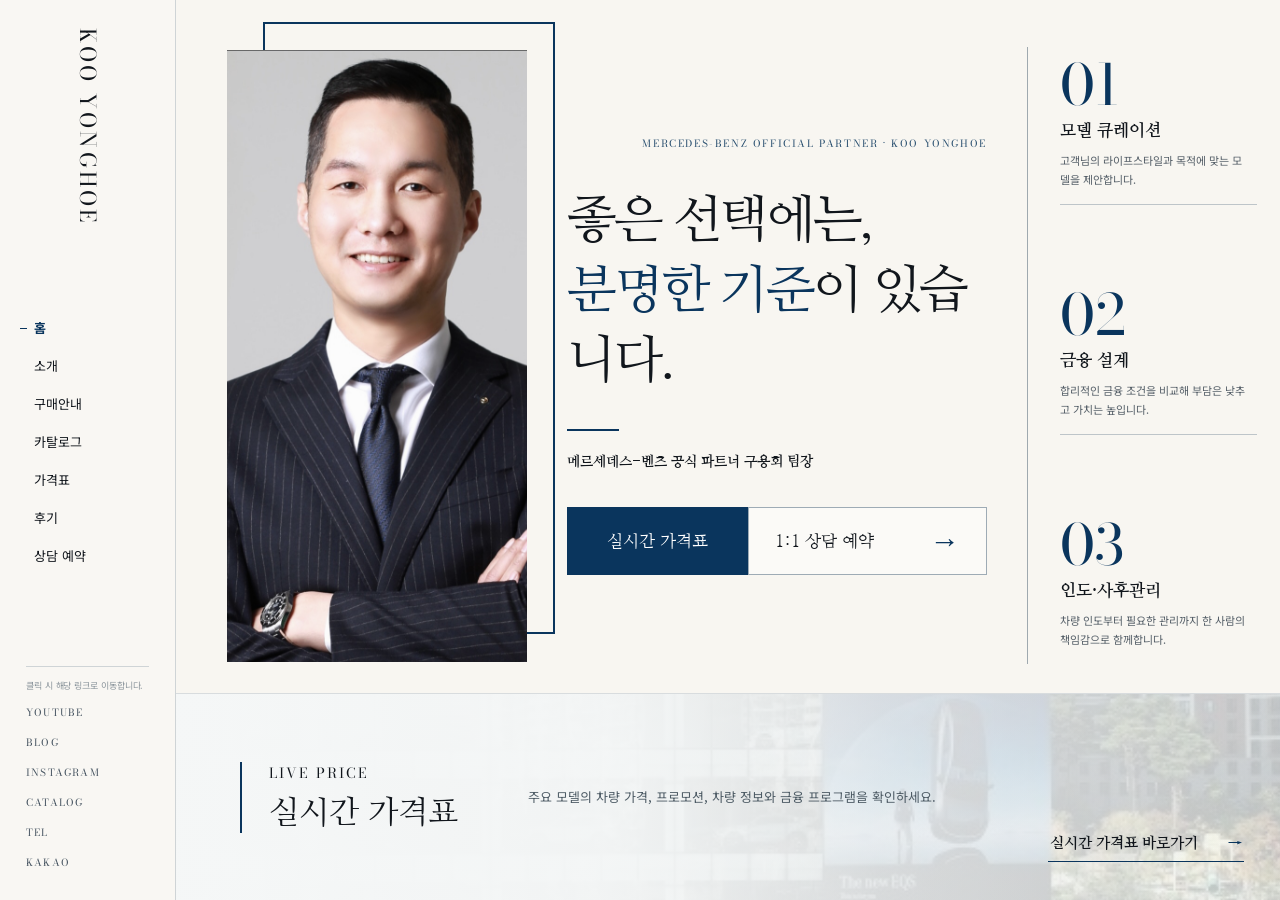
==== commit 90456991: "Update index.html" ====
--- a/index.html
+++ b/index.html
@@ -3,7 +3,19 @@
 <head>
 <meta charset="utf-8">
 <meta name="viewport" content="width=device-width,initial-scale=1,viewport-fit=cover">
-<meta name="description" content="메르세데스-벤츠 공식 파트너 구용회 팀장 온라인 명함">
+<meta name="description" content="메르세데스-벤츠 공식 파트너 구용회 팀장 온라인 명함 · 차량 상담, 실시간 가격 및 프로모션, 구매 안내, 콘텐츠 채널">
+<meta name="theme-color" content="#f8f6f1">
+<meta name="format-detection" content="telephone=no">
+<meta property="og:type" content="website">
+<meta property="og:locale" content="ko_KR">
+<meta property="og:site_name" content="KOO YONGHOE · Mercedes-Benz Official Partner">
+<meta property="og:title" content="메르세데스-벤츠 공식 파트너 구용회 팀장">
+<meta property="og:description" content="좋은 선택에는, 분명한 기준이 있습니다. 차량 상담 · 가격 및 프로모션 · 구매 안내 · 사후관리">
+<meta name="twitter:card" content="summary">
+<meta name="twitter:title" content="메르세데스-벤츠 공식 파트너 구용회 팀장">
+<meta name="twitter:description" content="좋은 선택에는, 분명한 기준이 있습니다.">
+<link rel="icon" href="data:image/svg+xml,%3Csvg%20xmlns%3D%22http%3A%2F%2Fwww.w3.org%2F2000%2Fsvg%22%20viewBox%3D%220%200%2064%2064%22%3E%3Ccircle%20cx%3D%2232%22%20cy%3D%2232%22%20r%3D%2229%22%20fill%3D%22%23f8f6f1%22%20stroke%3D%22%230a355d%22%20stroke-width%3D%223%22%2F%3E%3Cpath%20d%3D%22M32%207%2037.4%2027.2%2056%2017%2040.7%2032%2056%2047%2037.4%2036.8%2032%2057%2026.6%2036.8%208%2047%2023.3%2032%208%2017%2026.6%2027.2Z%22%20fill%3D%22%230a355d%22%2F%3E%3C%2Fsvg%3E">
+<link rel="apple-touch-icon" href="data:image/svg+xml,%3Csvg%20xmlns%3D%22http%3A%2F%2Fwww.w3.org%2F2000%2Fsvg%22%20viewBox%3D%220%200%2064%2064%22%3E%3Ccircle%20cx%3D%2232%22%20cy%3D%2232%22%20r%3D%2229%22%20fill%3D%22%23f8f6f1%22%20stroke%3D%22%230a355d%22%20stroke-width%3D%223%22%2F%3E%3Cpath%20d%3D%22M32%207%2037.4%2027.2%2056%2017%2040.7%2032%2056%2047%2037.4%2036.8%2032%2057%2026.6%2036.8%208%2047%2023.3%2032%208%2017%2026.6%2027.2Z%22%20fill%3D%22%230a355d%22%2F%3E%3C%2Fsvg%3E">
 <title>메르세데스-벤츠 공식 파트너 구용회 팀장</title>
 <style>
 @import url('https://fonts.googleapis.com/css2?family=Bodoni+Moda:opsz,wght@6..96,400;6..96,500&family=Noto+Sans+KR:wght@300;400;500;600;700&family=Nanum+Myeongjo:wght@400;700&display=swap');
@@ -12,7 +24,9 @@
   --line:#cfd4d6;--muted:#6d7780;--white:#fff;--side:176px;
   --shadow:0 18px 50px rgba(12,30,46,.10)
 }
-*{box-sizing:border-box}html,body{margin:0;min-height:100%;background:var(--paper);color:var(--ink);font-family:'Noto Sans KR',Arial,sans-serif}body{overflow-x:hidden}a{color:inherit}.app{min-height:100dvh}.sidebar{position:fixed;inset:0 auto 0 0;width:var(--side);z-index:50;background:rgba(249,247,243,.98);border-right:1px solid var(--line);display:flex;flex-direction:column;align-items:stretch;padding:28px 26px 24px}.brand{font-family:'Bodoni Moda',serif;font-size:22px;letter-spacing:.14em;writing-mode:vertical-rl;text-decoration:none;height:260px;align-self:center}.side-nav{display:grid;gap:15px;margin-top:24px}.side-nav a{font-size:13px;text-decoration:none;position:relative;padding-left:8px}.side-nav a.active{font-weight:700;color:var(--navy)}.side-nav a.active:before{content:'';position:absolute;left:-6px;top:50%;width:7px;height:1px;background:var(--navy)}.side-bottom{margin-top:auto;border-top:1px solid var(--line);padding-top:16px;display:grid;gap:8px}.side-guide{font-size:9px;line-height:1.45;color:#8a949b;letter-spacing:-.01em;margin-bottom:3px;white-space:nowrap}.side-bottom a{font-family:'Bodoni Moda',serif;font-size:10px;letter-spacing:.12em;text-decoration:none;color:#42505d}.side-bottom .contact-short{font-family:'Bodoni Moda',serif;font-size:10px;letter-spacing:.12em}.workspace{margin-left:var(--side);min-height:100dvh}.mobile-head,.mobile-menu,.mobile-dock{display:none}.view{display:none;min-height:100dvh}.view.active{display:block}
+*{box-sizing:border-box}html,body{margin:0;min-height:100%;background:var(--paper);color:var(--ink);font-family:'Noto Sans KR',Arial,sans-serif}body{overflow-x:hidden}a{color:inherit}.app{min-height:100dvh}.sidebar{position:fixed;inset:0 auto 0 0;width:var(--side);z-index:50;background:rgba(249,247,243,.98);border-right:1px solid var(--line);display:flex;flex-direction:column;align-items:stretch;padding:28px 26px 24px}.brand{font-family:'Bodoni Moda',serif;font-size:22px;letter-spacing:.14em;writing-mode:vertical-rl;text-decoration:none;height:260px;align-self:center}.side-nav{display:grid;gap:7px;margin-top:24px}.side-nav a{font-size:13px;text-decoration:none;position:relative;padding:6px 0 6px 8px;min-height:30px;display:flex;align-items:center}.side-nav a.active{font-weight:700;color:var(--navy)}.side-nav a.active:before{content:'';position:absolute;left:-6px;top:50%;width:7px;height:1px;background:var(--navy)}.side-bottom{margin-top:auto;border-top:1px solid var(--line);padding-top:12px;display:grid;gap:2px}.side-guide{font-size:9px;line-height:1.45;color:#8a949b;letter-spacing:-.01em;margin-bottom:4px;white-space:nowrap}.side-bottom a{font-family:'Bodoni Moda',serif;font-size:10px;letter-spacing:.12em;text-decoration:none;color:#42505d;min-height:28px;display:flex;align-items:center;padding:4px 0}.side-bottom .contact-short{font-family:'Bodoni Moda',serif;font-size:10px;letter-spacing:.12em}.workspace{margin-left:var(--side);min-height:100dvh}.mobile-head,.mobile-menu,.mobile-dock{display:none}.view{display:none;min-height:100dvh}.view.active{display:block}
+
+.mobile-actions{display:none}
 
 /* HOME */
 #home{height:100dvh;overflow:hidden;background:var(--paper)}
@@ -24,17 +38,127 @@
 .price-strip{min-height:0;position:relative;overflow:hidden;border-top:1px solid #d8dcde;display:grid;grid-template-columns:minmax(260px,.7fr) minmax(420px,1.3fr) minmax(250px,.55fr);align-items:center;padding:24px clamp(40px,5vw,86px);gap:28px;background:linear-gradient(90deg,rgba(240,243,244,.96),rgba(240,243,244,.76)),url('[data-uri]') center 38%/cover no-repeat}.price-strip:after{content:'';position:absolute;inset:0;background:linear-gradient(90deg,rgba(245,247,247,.98) 0%,rgba(245,247,247,.88) 38%,rgba(245,247,247,.28) 62%,rgba(245,247,247,.06) 100%);pointer-events:none}.price-block,.price-desc,.price-go{position:relative;z-index:2}.price-block{border-left:2px solid var(--navy);padding-left:27px}.price-kicker{font-family:'Bodoni Moda',serif;letter-spacing:.14em;font-size:14px;margin-bottom:9px}.price-title{font-family:'Nanum Myeongjo',serif;font-size:clamp(30px,2.5vw,44px)}.price-desc{font-size:13px;color:#4d5b65;line-height:1.85;max-width:520px}.price-go{justify-self:end;align-self:end;margin-bottom:14px;text-decoration:none;border-bottom:1px solid var(--navy);padding:0 2px 8px;font-family:'Nanum Myeongjo',serif;font-weight:700;font-size:15px;white-space:nowrap}.price-go span{margin-left:26px;color:var(--navy)}
 
 /* INNER VIEWS */
-.inner{min-height:100dvh;background:var(--paper2);padding:58px clamp(42px,5.5vw,92px) 74px}.inner-top{display:flex;align-items:flex-start;justify-content:space-between;gap:40px;border-bottom:1px solid #bfc7cb;padding-bottom:28px;margin-bottom:46px}.inner-kicker{font-family:'Bodoni Moda',serif;color:var(--navy);letter-spacing:.15em;font-size:12px;margin-bottom:12px}.inner h2{font-family:'Nanum Myeongjo',serif;font-weight:400;font-size:clamp(38px,4vw,68px);line-height:1.25;margin:0}.back-home{font-family:'Nanum Myeongjo',serif;text-decoration:none;border-bottom:1px solid var(--navy);padding-bottom:7px;white-space:nowrap;margin-top:12px}.inner-grid{display:grid;grid-template-columns:minmax(0,1.05fr) minmax(360px,.95fr);gap:clamp(38px,5vw,86px);align-items:start}.lead{font-family:'Nanum Myeongjo',serif;font-size:22px;line-height:1.85;margin:0 0 25px}.bodycopy{font-size:14px;color:#58636b;line-height:2;margin:0 0 30px}.about-photo{width:100%;max-height:560px;object-fit:cover;object-position:center 25%;box-shadow:var(--shadow)}
+.inner{min-height:100dvh;background:var(--paper2);padding:58px clamp(42px,5.5vw,92px) 74px}.inner-top{display:flex;align-items:flex-start;justify-content:space-between;gap:40px;border-bottom:1px solid #bfc7cb;padding-bottom:28px;margin-bottom:46px}.inner-kicker{font-family:'Bodoni Moda',serif;color:var(--navy);letter-spacing:.15em;font-size:12px;margin-bottom:12px}.inner h2{font-family:'Nanum Myeongjo',serif;font-weight:400;font-size:clamp(38px,4vw,68px);line-height:1.25;margin:0}.back-home{font-family:'Nanum Myeongjo',serif;text-decoration:none;border-bottom:1px solid var(--navy);padding-bottom:7px;white-space:nowrap;margin-top:12px}.inner-grid{display:grid;grid-template-columns:minmax(0,1.05fr) minmax(360px,.95fr);gap:clamp(38px,5vw,86px);align-items:start}.about-copy{max-width:760px;word-break:keep-all}.lead{font-family:'Nanum Myeongjo',serif;font-size:20px;line-height:1.68;margin:0 0 30px;letter-spacing:-.025em;word-break:keep-all}.lead-line{display:block}.lead-point{display:block;margin-top:6px;color:#24313b;font-weight:700;line-height:1.62}.lead strong,.bodycopy strong{color:#24313b;font-weight:700}.bodycopy{max-width:680px;font-size:14px;color:#58636b;line-height:1.92;margin:0 0 24px;letter-spacing:-.012em;word-break:keep-all}.bodycopy .copy-line{display:block}.bodycopy .body-emphasis{display:block;margin:5px 0 1px;color:#24313b}.bodycopy .body-final{display:block;margin:5px 0 1px;color:#24313b}.about-copy .desktop-br{display:none}.about-photo{width:100%;max-height:560px;object-fit:cover;object-position:center 25%;box-shadow:var(--shadow)}
 .channel-title{font-size:13px;font-weight:700;margin:34px 0 14px}.channel-grid{display:grid;grid-template-columns:repeat(2,minmax(0,1fr));border-top:1px solid #c2c9cd;border-left:1px solid #c2c9cd}.channel-card{min-height:92px;text-decoration:none;border-right:1px solid #c2c9cd;border-bottom:1px solid #c2c9cd;padding:18px 28px;display:grid;grid-template-columns:1fr 24px;align-items:center;gap:12px;background:rgba(255,255,255,.2)}.channel-card b{font-family:'Bodoni Moda',serif;color:var(--navy);font-size:14px;letter-spacing:.14em;white-space:nowrap}.channel-card span{display:none}.channel-card i{font-style:normal;color:var(--navy);font-size:18px;justify-self:end}.channel-card:hover{background:#fff}
 .feature-grid{display:grid;grid-template-columns:repeat(2,minmax(0,1fr));gap:14px}.feature{min-height:150px;background:#f9f8f4;border:1px solid #d1d5d6;padding:28px;display:flex;flex-direction:column;justify-content:center;text-align:center}.feature:nth-child(2){background:#152331;color:#eef3f5}.feature b{font-family:'Bodoni Moda',serif;font-size:29px;color:#5b7285}.feature:nth-child(2) b{color:#d9e2e8}.feature span{font-size:12px;color:#7b858c;margin-top:8px}.feature:nth-child(2) span{color:#aebbc4}
 .steps{display:grid;grid-template-columns:repeat(4,minmax(0,1fr));border-top:1px solid #8796a1;border-left:1px solid #8796a1}.step{min-height:310px;padding:30px 25px;border-right:1px solid #8796a1;border-bottom:1px solid #8796a1;background:rgba(255,255,255,.18)}.step .n{font-family:'Bodoni Moda',serif;font-size:64px;color:#8aa0b1;line-height:1}.step h3{font-family:'Nanum Myeongjo',serif;font-size:24px;margin:35px 0 16px}.step p{font-size:13px;color:#59656d;line-height:1.9}.note-bar{margin-top:24px;padding:22px 24px;background:#1b2a38;color:#dbe4e8;font-size:13px;line-height:1.8}
 .reviews{display:grid;grid-template-columns:repeat(3,minmax(0,1fr));gap:18px}.review{background:#faf9f6;border:1px solid #ccd2d5;padding:34px;min-height:320px;display:flex;flex-direction:column}.review .quote{font-family:'Bodoni Moda',serif;font-size:58px;color:#91a4b2;height:45px}.review p{font-family:'Nanum Myeongjo',serif;font-size:18px;line-height:1.9}.review footer{margin-top:auto;border-top:1px solid #d3d7d8;padding-top:16px;font-size:12px;color:#6e7981}.review footer b{display:block;color:#1f2b34;margin-bottom:4px}
-.contact-layout{display:grid;grid-template-columns:minmax(300px,.75fr) minmax(420px,1.25fr);gap:65px}.contact-list{display:grid;border-top:1px solid #c4cbcf}.contact-list a{display:grid;grid-template-columns:75px 1fr auto;align-items:center;text-decoration:none;padding:20px 0;border-bottom:1px solid #c4cbcf}.contact-list b{font-family:'Bodoni Moda',serif;color:var(--navy);font-size:12px;letter-spacing:.1em}.contact-list span{font-size:14px}.contact-list i{font-style:normal;font-size:20px;color:var(--navy)}form{background:#f9f8f4;border:1px solid #cbd1d3;padding:30px}.form-title{font-family:'Nanum Myeongjo',serif;font-size:26px;margin-bottom:22px}.form-row{display:grid;grid-template-columns:1fr 1fr;gap:14px}.field{margin-bottom:14px}.field label{font-size:11px;color:#59656d;display:block;margin-bottom:7px}.field-guide{font-size:12px;line-height:1.6;color:#66727a;background:#eef2f4;border:1px solid #d6dde0;padding:10px 12px;margin-bottom:8px}.field input,.field select,.field textarea{width:100%;border:1px solid #c5cccf;background:#fff;padding:12px 13px;font:13px 'Noto Sans KR';outline:none}.field textarea{min-height:120px;resize:vertical}.privacy{font-size:11px;color:#68747c;margin:8px 0 18px}.submit{border:0;background:var(--navy);color:#fff;width:100%;padding:15px;font-weight:600;cursor:pointer}.form-msg{font-size:12px;margin:10px 0;color:var(--navy)}
+.contact-layout{display:grid;grid-template-columns:minmax(300px,.75fr) minmax(420px,1.25fr);gap:65px}.contact-list{display:grid;border-top:1px solid #c4cbcf}.contact-list a{display:flex;align-items:center;justify-content:space-between;text-decoration:none;padding:20px 4px;border-bottom:1px solid #c4cbcf}.contact-list b{font-family:'Bodoni Moda',serif;color:var(--navy);font-size:12px;letter-spacing:.12em;white-space:nowrap}.contact-list i{font-style:normal;font-size:20px;color:var(--navy)}form{background:#f9f8f4;border:1px solid #cbd1d3;padding:30px}.form-title{font-family:'Nanum Myeongjo',serif;font-size:26px;margin-bottom:22px}.form-row{display:grid;grid-template-columns:1fr 1fr;gap:14px}.field{margin-bottom:14px}.field label{font-size:11px;color:#59656d;display:block;margin-bottom:7px}.field-guide{font-size:12px;line-height:1.6;color:#66727a;background:#eef2f4;border:1px solid #d6dde0;padding:10px 12px;margin-bottom:8px}.field input,.field select,.field textarea{width:100%;border:1px solid #c5cccf;background:#fff;padding:12px 13px;font:13px 'Noto Sans KR';outline:none;transition:border-color .18s,box-shadow .18s}.field input:focus,.field select:focus,.field textarea:focus{border-color:#6f8799;box-shadow:0 0 0 3px rgba(10,53,93,.08)}.field textarea{min-height:132px;resize:vertical}.privacy{font-size:11px;color:#68747c;margin:8px 0 18px;line-height:1.6}.submit{border:0;background:var(--navy);color:#fff;width:100%;padding:15px;font-weight:600;cursor:pointer;transition:opacity .18s}.submit:disabled{opacity:.58;cursor:wait}.form-msg{font-size:12px;line-height:1.65;margin:0 0 12px;color:var(--navy)}.form-msg:not(:empty){padding:12px 14px;border:1px solid #c9d4dc;background:#eef3f6}.form-msg.success{color:#173e2b;border-color:#c8d9cf;background:#f0f6f2}.form-msg.error{color:#7b2d2d;border-color:#e2c7c7;background:#fbf1f1}.form-msg strong{display:block;font-size:13px;margin-bottom:2px}.form-msg span{display:block;color:inherit;opacity:.82}
 
 @media (max-height:820px) and (min-width:1001px){:root{--side:150px}.sidebar{padding:18px 22px}.brand{height:190px;font-size:18px}.side-nav{gap:11px;margin-top:15px}.hero{padding-top:30px;padding-bottom:20px;gap:30px}.portrait-frame{height:min(62dvh,530px);min-height:350px}.portrait-frame:before{inset:-18px -18px 18px 28px}.copy h1{font-size:clamp(38px,3.8vw,62px)}.eyebrow{margin-bottom:22px}.actions{margin-top:24px}.actions a{height:55px;font-size:15px}.service-num{font-size:46px}.service p{font-size:10.5px}.home-grid{grid-template-rows:minmax(0,1fr) 180px}.price-strip{padding-top:18px;padding-bottom:18px}.price-title{font-size:30px}}
 @media (max-width:1200px) and (min-width:1001px){:root{--side:145px}.sidebar{padding-left:20px;padding-right:20px}.hero{grid-template-columns:minmax(250px,.8fr) minmax(370px,1.15fr) minmax(210px,.55fr);gap:24px;padding-left:32px;padding-right:32px}.copy h1{font-size:clamp(38px,4vw,58px)}.portrait-frame{min-height:390px}.price-strip{padding-left:36px;padding-right:36px}}
 @media (max-width:1000px){body{padding-bottom:66px}.sidebar{display:none}.workspace{margin-left:0}.mobile-head{height:72px;display:flex;position:sticky;top:0;z-index:80;background:rgba(249,247,243,.96);border-bottom:1px solid #d7dbdd;align-items:center;justify-content:space-between;padding:0 22px}.mobile-head a{font-family:'Bodoni Moda',serif;letter-spacing:.1em;text-decoration:none;color:var(--navy);font-size:16px}.mobile-head button{border:0;background:transparent;font-size:12px;letter-spacing:.1em}.mobile-menu{display:none;position:fixed;z-index:79;top:72px;left:0;right:0;background:#fbfaf7;border-bottom:1px solid #d3d8da;padding:14px 22px 22px}.mobile-menu.open{display:grid}.mobile-menu a{padding:13px 0;border-bottom:1px solid #e0e3e4;text-decoration:none;font-family:'Nanum Myeongjo',serif}.mobile-dock{position:fixed;display:grid;grid-template-columns:repeat(3,1fr);left:0;right:0;bottom:0;height:66px;background:#0e3356;color:#fff;z-index:90}.mobile-dock a{display:flex;align-items:center;justify-content:center;text-decoration:none;font-size:12px;border-right:1px solid rgba(255,255,255,.25)}#home{height:auto;overflow:visible}.home-grid{height:auto;display:block}.hero{display:block;padding:34px 22px 26px}.copy{display:flex;flex-direction:column}.eyebrow{text-align:left;white-space:normal;margin:0 0 24px;font-size:10px}.copy h1{font-size:clamp(39px,11vw,58px);order:1;margin-bottom:24px}.sig{order:2;font-size:14px}.portrait-col{margin:30px 0 0;display:block}.portrait-frame{width:100%;height:56dvh;min-height:410px;max-height:590px}.portrait-frame:before{inset:-12px 14px 18px -10px}.portrait-frame img{object-position:center 24%}.actions{order:3;margin-top:28px;max-width:none}.actions a{height:58px;font-size:14px}.services{border-left:0;border-top:1px solid #b9c1c6;margin-top:28px;padding:0}.service{display:grid;grid-template-columns:72px 1fr;padding:18px 0}.service-num{grid-row:1/3;font-size:42px}.service strong{font-size:18px;margin:1px 0 6px}.service p{font-size:11px;max-width:none}.price-strip{min-height:300px;grid-template-columns:1fr;align-content:end;padding:28px 22px;gap:10px;background:linear-gradient(180deg,rgba(11,38,62,.02),rgba(11,38,62,.74)),url('[data-uri]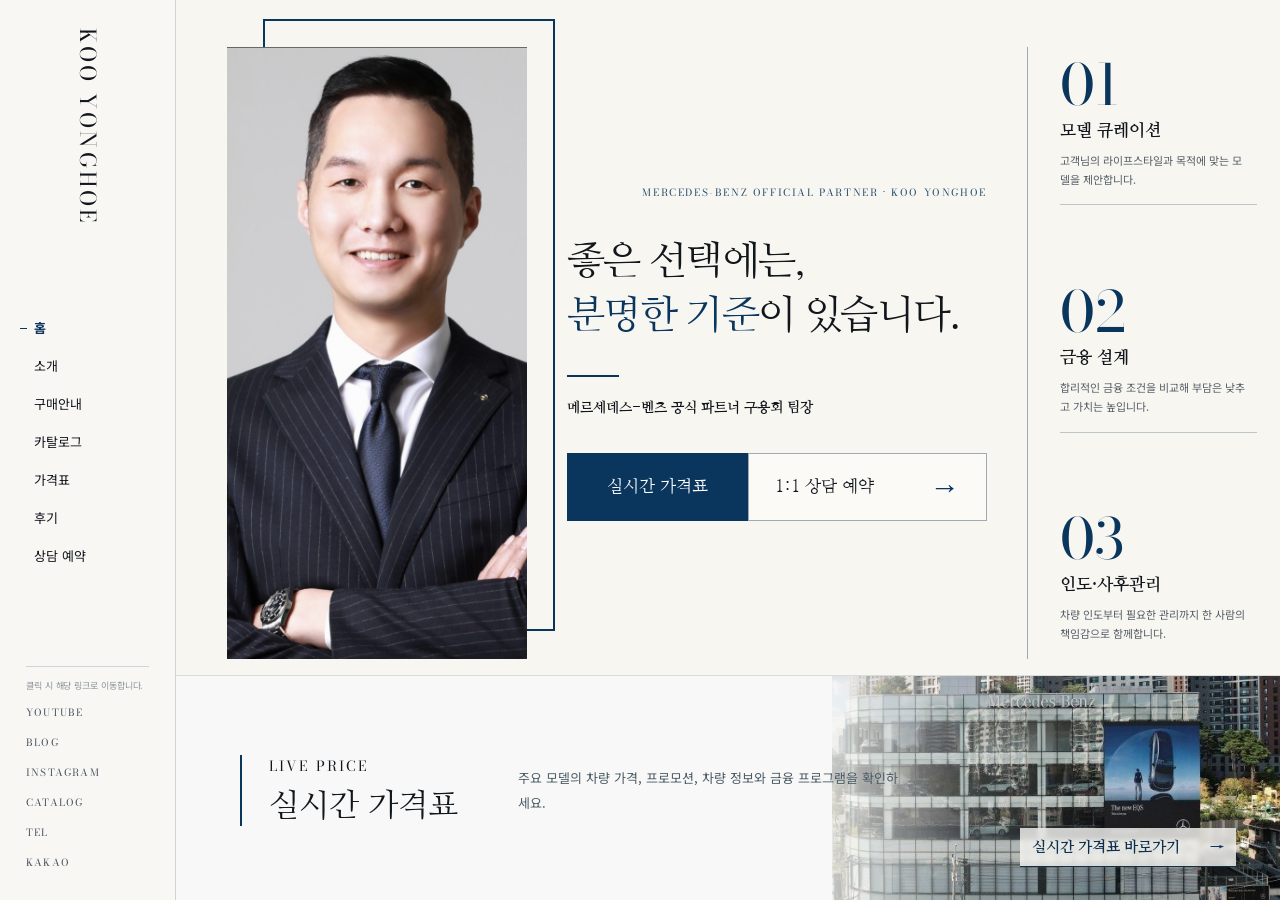
==== commit 001b9c98: "Update index.html" ====
--- a/index.html
+++ b/index.html
@@ -30,12 +30,12 @@
 
 /* HOME */
 #home{height:100dvh;overflow:hidden;background:var(--paper)}
-.home-grid{height:100dvh;display:grid;grid-template-rows:minmax(0,1fr) clamp(190px,23dvh,255px)}
+.home-grid{height:100dvh;display:grid;grid-template-rows:minmax(0,1fr) clamp(215px,25dvh,285px)}
 .hero{min-height:0;display:grid;grid-template-columns:minmax(300px,.92fr) minmax(420px,1.18fr) minmax(230px,.56fr);gap:clamp(24px,3.1vw,58px);padding:clamp(42px,5.2dvh,78px) clamp(36px,4vw,76px) clamp(26px,3.2dvh,46px);align-items:center}
 .portrait-col{min-width:0;display:flex;justify-content:center;align-items:center;height:100%}.portrait-frame{position:relative;width:min(100%,500px);height:min(68dvh,670px);min-height:430px}.portrait-frame:before{content:'';position:absolute;inset:-28px -28px 28px 36px;border:2px solid var(--navy);z-index:0}.portrait-frame img{position:relative;z-index:1;width:100%;height:100%;object-fit:cover;object-position:center 32%;filter:saturate(.82) contrast(.98);background:#dedede}
-.copy{align-self:center;min-width:0}.eyebrow{font-family:'Bodoni Moda',serif;letter-spacing:.16em;color:#244b6c;font-size:clamp(10px,.75vw,13px);margin:0 0 clamp(28px,4dvh,50px);text-align:right;white-space:nowrap}.copy h1{font-family:'Nanum Myeongjo',serif;font-size:clamp(42px,4.1vw,76px);font-weight:400;line-height:1.34;letter-spacing:-.04em;margin:0 0 clamp(26px,3.5dvh,44px)}.copy h1 em{font-style:normal;color:var(--navy)}.sig{font-family:'Nanum Myeongjo',serif;font-weight:700;font-size:clamp(14px,1.05vw,18px);padding-top:24px;position:relative}.sig:before{content:'';position:absolute;top:0;left:0;width:52px;height:2px;background:var(--navy)}.actions{display:grid;grid-template-columns:1fr 1.32fr;margin-top:clamp(28px,4dvh,48px);max-width:520px}.actions a{height:68px;display:flex;align-items:center;justify-content:center;text-decoration:none;font-family:'Nanum Myeongjo',serif;font-size:17px;border:1px solid #9eabb5}.actions .primary{background:var(--navy);border-color:var(--navy);color:#fff}.actions .secondary{justify-content:space-between;padding:0 26px;background:#fbfaf7}.actions span{font-size:30px;color:var(--navy);font-family:serif;font-weight:300}
+.copy{align-self:center;min-width:0}.eyebrow{font-family:'Bodoni Moda',serif;letter-spacing:.16em;color:#244b6c;font-size:clamp(10px,.75vw,13px);margin:0 0 clamp(28px,4dvh,50px);text-align:right;white-space:nowrap}.copy h1{font-family:'Nanum Myeongjo',serif;font-size:clamp(40px,3vw,54px);font-weight:400;line-height:1.34;letter-spacing:-.04em;margin:0 0 clamp(26px,3.5dvh,44px)}.copy h1 em{font-style:normal;color:var(--navy)}.headline-line{display:block}.headline-second{white-space:nowrap}.sig{font-family:'Nanum Myeongjo',serif;font-weight:700;font-size:clamp(14px,1.05vw,18px);padding-top:24px;position:relative}.sig:before{content:'';position:absolute;top:0;left:0;width:52px;height:2px;background:var(--navy)}.actions{display:grid;grid-template-columns:1fr 1.32fr;margin-top:clamp(28px,4dvh,48px);max-width:520px}.actions a{height:68px;display:flex;align-items:center;justify-content:center;text-decoration:none;font-family:'Nanum Myeongjo',serif;font-size:17px;border:1px solid #9eabb5}.actions .primary{background:var(--navy);border-color:var(--navy);color:#fff}.actions .secondary{justify-content:space-between;padding:0 26px;background:#fbfaf7}.actions span{font-size:30px;color:var(--navy);font-family:serif;font-weight:300}
 .services{height:100%;border-left:1px solid #9fa9af;padding-left:clamp(24px,2.5vw,42px);display:flex;flex-direction:column;justify-content:space-between;min-height:0}.service{display:block;text-decoration:none;padding:10px 0 16px;border-bottom:1px solid #bec5c9}.service:last-child{border-bottom:0}.service-num{font-family:'Bodoni Moda',serif;color:var(--navy);font-size:clamp(48px,4.4vw,72px);line-height:1}.service strong{display:block;font-family:'Nanum Myeongjo',serif;font-size:clamp(17px,1.2vw,22px);margin:7px 0 10px}.service p{font-size:clamp(11px,.78vw,13px);color:#555f68;line-height:1.7;margin:0;max-width:190px}
-.price-strip{min-height:0;position:relative;overflow:hidden;border-top:1px solid #d8dcde;display:grid;grid-template-columns:minmax(260px,.7fr) minmax(420px,1.3fr) minmax(250px,.55fr);align-items:center;padding:24px clamp(40px,5vw,86px);gap:28px;background:linear-gradient(90deg,rgba(240,243,244,.96),rgba(240,243,244,.76)),url('[data-uri]') center 38%/cover no-repeat}.price-strip:after{content:'';position:absolute;inset:0;background:linear-gradient(90deg,rgba(245,247,247,.98) 0%,rgba(245,247,247,.88) 38%,rgba(245,247,247,.28) 62%,rgba(245,247,247,.06) 100%);pointer-events:none}.price-block,.price-desc,.price-go{position:relative;z-index:2}.price-block{border-left:2px solid var(--navy);padding-left:27px}.price-kicker{font-family:'Bodoni Moda',serif;letter-spacing:.14em;font-size:14px;margin-bottom:9px}.price-title{font-family:'Nanum Myeongjo',serif;font-size:clamp(30px,2.5vw,44px)}.price-desc{font-size:13px;color:#4d5b65;line-height:1.85;max-width:520px}.price-go{justify-self:end;align-self:end;margin-bottom:14px;text-decoration:none;border-bottom:1px solid var(--navy);padding:0 2px 8px;font-family:'Nanum Myeongjo',serif;font-weight:700;font-size:15px;white-space:nowrap}.price-go span{margin-left:26px;color:var(--navy)}
+.price-strip{min-height:0;position:relative;overflow:hidden;border-top:1px solid #d8dcde;display:grid;grid-template-columns:minmax(260px,.7fr) minmax(420px,1.3fr) minmax(250px,.55fr);align-items:center;padding:24px clamp(40px,5vw,86px);gap:28px;background:url('[data-uri]